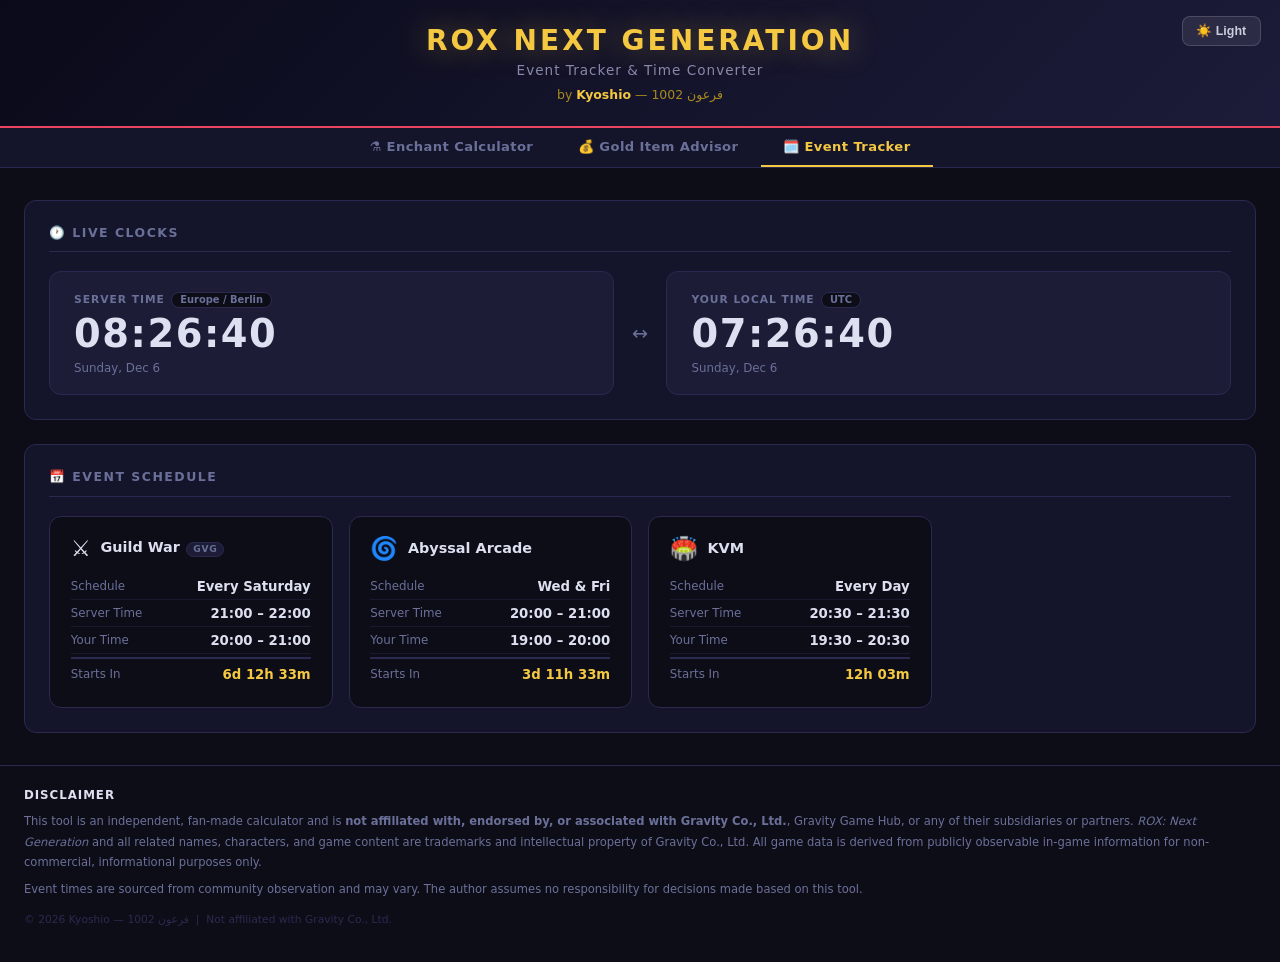
==== events.html @ eff51041 "Add Event Tracker page with live clocks and DST-aware time conversion - New events.html / events.js:" ====
<!DOCTYPE html>
<html lang="en">
<head>
  <meta charset="UTF-8">
  <meta name="viewport" content="width=device-width, initial-scale=1.0">
  <title>ROX Next Gen — Event Tracker</title>
  <link rel="stylesheet" href="style.css">
</head>
<body>

<header>
  <button id="themeBtn" onclick="toggleTheme()">☀️ Light</button>
  <h1>ROX NEXT GENERATION</h1>
  <p class="hdr-sub">Event Tracker &amp; Time Converter</p>
  <p class="hdr-credits">by <strong>Kyoshio</strong> &mdash; 1002 فرعون</p>
</header>

<nav class="page-nav">
  <a href="index.html"      class="nav-link">⚗️ Enchant Calculator</a>
  <a href="gold-items.html" class="nav-link">💰 Gold Item Advisor</a>
  <a href="events.html"     class="nav-link active">🗓️ Event Tracker</a>
</nav>

<main>

  <!-- Live Clocks -->
  <div class="card">
    <div class="card-title">🕐 Live Clocks</div>
    <div class="clocks-row">
      <div class="clock-card">
        <div class="clock-label">Server Time <span class="tz-pill">Europe / Berlin</span></div>
        <div class="clock-time" id="clockServer">--:--:--</div>
        <div class="clock-date" id="dateServer">—</div>
      </div>
      <div class="clock-sep">↔</div>
      <div class="clock-card">
        <div class="clock-label">Your Local Time <span class="tz-pill" id="localTzLabel">detecting…</span></div>
        <div class="clock-time" id="clockLocal">--:--:--</div>
        <div class="clock-date" id="dateLocal">—</div>
      </div>
    </div>
  </div>

  <!-- Event Cards -->
  <div class="card">
    <div class="card-title">📅 Event Schedule</div>
    <div id="eventCards"><p class="empty">Loading…</p></div>
  </div>

</main>

<footer style="max-width:1320px;margin:0 auto 2rem;padding:1.2rem 1.5rem 0;font-size:.72rem;color:var(--muted);line-height:1.75;border-top:1px solid var(--border)">
  <p style="margin-bottom:.35rem;font-weight:700;color:var(--text);font-size:.74rem;text-transform:uppercase;letter-spacing:.08em">Disclaimer</p>
  <p>This tool is an independent, fan-made calculator and is <strong>not affiliated with, endorsed by, or associated with Gravity Co., Ltd.</strong>, Gravity Game Hub, or any of their subsidiaries or partners. <em>ROX: Next Generation</em> and all related names, characters, and game content are trademarks and intellectual property of Gravity Co., Ltd. All game data is derived from publicly observable in-game information for non-commercial, informational purposes only.</p>
  <p style="margin-top:.45rem">Event times are sourced from community observation and may vary. The author assumes no responsibility for decisions made based on this tool.</p>
  <p style="margin-top:.75rem;color:var(--border);font-size:.67rem">&copy; 2026 Kyoshio &mdash; 1002 فرعون &nbsp;|&nbsp; Not affiliated with Gravity Co., Ltd.</p>
</footer>

<script src="shared.js"></script>
<script src="events.js"></script>
</body>
</html>
---- style.css ----
/* ── Theme Variables ──────────────────────────────────────────────────────── */
:root {
  --bg:#0d0d18;--surface:#14142a;--surface2:#1c1c36;--border:#2a2a50;
  --accent:#e94560;--gold:#f5c842;--gold-dim:#a88a20;
  --green:#4cde8f;--green-dim:#1a5535;
  --text:#dde0f0;--muted:#6b7099;--warn:#f5a623;
  --hover:rgba(128,128,255,0.04);--divider:rgba(42,42,80,0.4);
}
body.light {
  --bg:#f2f3fa;--surface:#fff;--surface2:#e8eaf5;--border:#ced1e8;
  --gold:#9a6e00;--gold-dim:#7a5500;--green:#1a7a45;--green-dim:#0d5030;
  --text:#1a1a30;--muted:#7878a0;
  --hover:rgba(0,0,80,0.03);--divider:rgba(180,180,220,0.5);
}

/* ── Reset ────────────────────────────────────────────────────────────────── */
*,*::before,*::after{box-sizing:border-box;margin:0;padding:0}
body{font-family:'Segoe UI',system-ui,sans-serif;background:var(--bg);color:var(--text);min-height:100vh;font-size:14px;transition:background .2s,color .2s}

/* ── Header ───────────────────────────────────────────────────────────────── */
header{background:linear-gradient(135deg,#0a0a1a,#1c1c3a);border-bottom:2px solid var(--accent);padding:1.5rem 2rem;text-align:center;position:relative}
header h1{font-size:1.75rem;font-weight:800;letter-spacing:3px;color:#f5c842;text-shadow:0 0 30px rgba(245,200,66,.4)}
.hdr-sub{color:#8888aa;margin-top:.3rem;font-size:.85rem;letter-spacing:1px}
.hdr-credits{color:#a88a20;margin-top:.55rem;font-size:.78rem}
.hdr-credits strong{color:#f5c842}
#themeBtn{position:absolute;top:1rem;right:1.2rem;background:rgba(255,255,255,.08);border:1px solid rgba(255,255,255,.15);border-radius:8px;color:#ccd;font-size:.78rem;font-weight:600;padding:.4rem .85rem;cursor:pointer;transition:all .15s}
#themeBtn:hover{background:rgba(255,255,255,.16)}

/* ── Page Nav ─────────────────────────────────────────────────────────────── */
.page-nav{background:var(--surface);border-bottom:1px solid var(--border);display:flex;justify-content:center;transition:background .2s,border-color .2s}
.nav-link{display:inline-flex;align-items:center;gap:.4rem;padding:.7rem 1.4rem;color:var(--muted);font-size:.82rem;font-weight:600;text-decoration:none;border-bottom:2px solid transparent;transition:all .15s;letter-spacing:.03em}
.nav-link:hover{color:var(--text);border-bottom-color:var(--border)}
.nav-link.active{color:var(--gold);border-bottom-color:var(--gold)}

/* ── Layout ───────────────────────────────────────────────────────────────── */
main{max-width:1320px;margin:0 auto;padding:2rem 1.5rem;display:flex;flex-direction:column;gap:1.5rem}
.card{background:var(--surface);border:1px solid var(--border);border-radius:12px;padding:1.5rem;transition:background .2s,border-color .2s}
.card-title{font-size:.78rem;font-weight:700;letter-spacing:.12em;text-transform:uppercase;color:var(--muted);margin-bottom:1.2rem;padding-bottom:.7rem;border-bottom:1px solid var(--border);display:flex;align-items:center;gap:.5rem}
.saved-pill{font-size:.68rem;color:var(--green);margin-left:.5rem;opacity:0;transition:opacity .3s}
.saved-pill.show{opacity:1}

/* ── Price Table ──────────────────────────────────────────────────────────── */
.prices-wrap{overflow-x:auto}
.prices-table{width:100%;border-collapse:collapse;min-width:540px}
.prices-table th{background:var(--surface2);color:var(--muted);font-size:.7rem;font-weight:700;letter-spacing:.08em;text-transform:uppercase;padding:.5rem .6rem;text-align:center;transition:background .2s;white-space:nowrap}
.prices-table th:first-child{text-align:left}
.prices-table td{padding:.35rem .45rem;vertical-align:middle}
.prices-table td:first-child{font-weight:600;font-size:.8rem;color:var(--text);white-space:nowrap;padding-left:.2rem}
.price-input{width:100%;min-width:72px;background:var(--bg);border:1px solid var(--border);border-radius:6px;color:var(--text);padding:.3rem .45rem;font-size:.8rem;text-align:right;transition:border-color .15s,background .2s;-moz-appearance:textfield}
.price-input::-webkit-outer-spin-button,.price-input::-webkit-inner-spin-button{-webkit-appearance:none}
.price-input:focus{outline:none;border-color:var(--gold)}
.price-input:disabled{opacity:.25;cursor:not-allowed}
.price-note{margin-top:.8rem;font-size:.72rem;color:var(--muted);font-style:italic;line-height:1.6}

/* ── Reference Table ──────────────────────────────────────────────────────── */
.ref-toggle{background:none;border:1px solid var(--border);border-radius:6px;color:var(--muted);font-size:.72rem;padding:.28rem .65rem;cursor:pointer;transition:all .15s;margin-top:.8rem}
.ref-toggle:hover{border-color:var(--gold-dim);color:var(--text)}
.ref-table{width:100%;border-collapse:collapse;font-size:.75rem;margin-top:.65rem;overflow-x:auto;display:block;max-width:fit-content}
.ref-table th{background:var(--surface2);color:var(--muted);font-size:.66rem;font-weight:700;text-transform:uppercase;letter-spacing:.07em;padding:.4rem .65rem;text-align:center;white-space:nowrap}
.ref-table th:first-child{text-align:left}
.ref-table td{padding:.35rem .65rem;border-bottom:1px solid var(--divider);text-align:center;color:var(--text)}
.ref-table td:first-child{text-align:left;color:var(--muted);font-weight:600}

/* ── Controls ─────────────────────────────────────────────────────────────── */
.controls{display:flex;flex-wrap:wrap;gap:1.5rem;align-items:flex-end}
.control-group{display:flex;flex-direction:column;gap:.45rem}
.control-label{font-size:.72rem;font-weight:700;letter-spacing:.1em;text-transform:uppercase;color:var(--muted)}
.btn-group{display:flex;gap:.35rem;flex-wrap:wrap}
.btn{padding:.45rem 1rem;border:1px solid var(--border);border-radius:7px;background:var(--bg);color:var(--muted);cursor:pointer;font-size:.83rem;font-weight:600;transition:all .15s}
.btn:hover{border-color:var(--gold-dim);color:var(--text)}
.btn.active{background:var(--gold);border-color:var(--gold);color:#111}
select{background:var(--bg);border:1px solid var(--border);border-radius:7px;color:var(--text);padding:.48rem .8rem;font-size:.85rem;cursor:pointer;appearance:none;background-image:url("data:image/svg+xml,%3Csvg xmlns='http://www.w3.org/2000/svg' width='12' height='12' viewBox='0 0 12 12'%3E%3Cpath fill='%236b7099' d='M6 8L1 3h10z'/%3E%3C/svg%3E");background-repeat:no-repeat;background-position:right .7rem center;padding-right:2rem;min-width:130px;transition:background-color .2s,border-color .2s}
select:focus{outline:none;border-color:var(--gold)}
.mode-tabs{display:flex;border:1px solid var(--border);border-radius:8px;overflow:hidden}
.mode-tab{flex:1;padding:.43rem .7rem;background:var(--bg);border:none;color:var(--muted);font-size:.78rem;font-weight:600;cursor:pointer;text-align:center;transition:all .15s}
.mode-tab+.mode-tab{border-left:1px solid var(--border)}
.mode-tab.active{background:var(--surface2);color:var(--text)}

/* ── Range Label ──────────────────────────────────────────────────────────── */
.range-label{font-size:.78rem;color:var(--muted);margin-bottom:1.1rem;display:flex;flex-wrap:wrap;gap:.35rem;align-items:center}
.range-label strong{color:var(--text)}
.range-sep{color:var(--border);margin:0 .1rem}

/* ── Optimal Mix Card ─────────────────────────────────────────────────────── */
.mix-card{background:var(--surface2);border:1px solid var(--green-dim);border-radius:12px;padding:1.2rem 1.4rem;margin-bottom:1.25rem;display:flex;flex-wrap:wrap;gap:1.2rem;align-items:center}
.mix-main{flex:0 0 auto;min-width:160px}
.mix-badge{font-size:.6rem;font-weight:800;letter-spacing:.12em;text-transform:uppercase;background:var(--green);color:#081a10;padding:.16rem .5rem;border-radius:999px;display:inline-block;margin-bottom:.4rem}
.mix-label{font-size:.72rem;color:var(--muted);margin-bottom:.15rem}
.mix-cost{font-size:2rem;font-weight:900;color:var(--green);line-height:1.1}
.mix-sub{font-size:.7rem;color:var(--muted);margin-top:.25rem}
.mix-chips{display:flex;flex-wrap:wrap;gap:.5rem;align-items:flex-start}
.mix-chip{background:var(--bg);border:1px solid var(--border);border-radius:8px;padding:.38rem .6rem;text-align:center;min-width:84px;transition:background .2s}
.chip-name{font-size:.62rem;font-weight:700;text-transform:uppercase;letter-spacing:.06em;color:var(--muted)}
.chip-count{font-size:.86rem;font-weight:700;color:var(--text);margin-top:.12rem}
.chip-unit{font-size:.6rem;color:var(--muted);font-weight:400;margin-left:.15rem}

/* ── Summary Cards ────────────────────────────────────────────────────────── */
.summary-grid{display:grid;grid-template-columns:repeat(auto-fill,minmax(128px,1fr));gap:.65rem;margin-bottom:1.25rem}
.summary-card{background:var(--bg);border:1px solid var(--border);border-radius:10px;padding:.82rem .68rem;text-align:center;transition:border-color .2s,background .2s}
.summary-card.cheapest{border-color:var(--green)}
.summary-card.no-price{opacity:.35}
.badge{font-size:.56rem;font-weight:800;letter-spacing:.1em;background:var(--green);color:#081a10;padding:.1rem .38rem;border-radius:999px;display:inline-block;margin-bottom:.28rem;text-transform:uppercase}
.s-city{font-size:.67rem;font-weight:700;text-transform:uppercase;letter-spacing:.08em;color:var(--muted)}
.s-cost{font-size:1.1rem;font-weight:800;color:var(--gold);margin:.24rem 0 .1rem;line-height:1}
.s-cost.green{color:var(--green)}
.s-sub{font-size:.66rem;color:var(--muted)}

/* ── Breakdown Table ──────────────────────────────────────────────────────── */
.table-wrap{overflow-x:auto;margin-top:1.2rem}
.breakdown{width:100%;border-collapse:collapse;font-size:.79rem;min-width:500px}
.breakdown thead th{background:var(--surface2);color:var(--muted);font-size:.66rem;font-weight:700;letter-spacing:.08em;text-transform:uppercase;padding:.52rem .65rem;text-align:right;white-space:nowrap;transition:background .2s}
.breakdown thead th:first-child,.breakdown thead th:nth-child(2){text-align:left}
.breakdown thead th.th-mix{color:var(--green)}
.breakdown tbody td{padding:.43rem .65rem;border-bottom:1px solid var(--divider);text-align:right;color:var(--text)}
.breakdown tbody td:first-child{text-align:left;font-weight:600;color:var(--muted)}
.breakdown tbody td:nth-child(2){text-align:left;color:var(--muted)}
.breakdown tbody tr:hover td{background:var(--hover)}
.breakdown tfoot td{padding:.52rem .65rem;text-align:right;font-weight:700;border-top:2px solid var(--border);color:var(--gold);font-size:.8rem}
.breakdown tfoot td:first-child{text-align:left;text-transform:uppercase;letter-spacing:.05em}
.breakdown tfoot td:nth-child(2){text-align:left}
.breakdown tfoot td.td-mix{color:var(--green)}
.cell-best{color:var(--green);font-weight:700}
.cell-na{color:var(--border)}
.mix-tag{display:block;font-size:.58rem;color:var(--green);opacity:.75;margin-top:1px}

/* ── Stone Qty Panel ──────────────────────────────────────────────────────── */
.stones-panel{margin-top:.85rem}
.stones-toggle{background:none;border:1px solid var(--border);border-radius:6px;color:var(--muted);font-size:.73rem;padding:.28rem .7rem;cursor:pointer;transition:all .15s}
.stones-toggle:hover{border-color:var(--gold-dim);color:var(--text)}
.stones-lbl{font-size:.66rem;font-weight:700;text-transform:uppercase;letter-spacing:.1em;color:var(--muted);margin:1rem 0 .5rem}
.stones-grid{display:grid;grid-template-columns:repeat(auto-fill,minmax(108px,1fr));gap:.5rem}
.stone-qty{background:var(--bg);border:1px solid var(--border);border-radius:8px;padding:.58rem .55rem;text-align:center;transition:background .2s}
.stone-qty.hl{border-color:var(--green-dim)}
.sq-name{font-size:.63rem;font-weight:700;text-transform:uppercase;letter-spacing:.07em;color:var(--muted)}
.sq-mat{font-size:.55rem;color:var(--muted);margin-top:.1rem}
.sq-qty{font-size:.9rem;font-weight:700;color:var(--text);margin-top:.18rem}
.sq-qty.green{color:var(--green)}

/* ── Gold Item Advisor ────────────────────────────────────────────────────── */
.gi-inputs{display:grid;grid-template-columns:repeat(auto-fill,minmax(210px,1fr));gap:1.2rem;margin-bottom:.5rem}
.gi-field{display:flex;flex-direction:column;gap:.45rem}
.gi-label{font-size:.72rem;font-weight:700;letter-spacing:.1em;text-transform:uppercase;color:var(--muted)}
.gi-label em{font-style:normal;font-weight:400;text-transform:none;letter-spacing:0;font-size:.68rem}
.gi-input{background:var(--bg);border:1px solid var(--border);border-radius:7px;color:var(--text);padding:.52rem .75rem;font-size:.92rem;width:100%;transition:border-color .15s,background .2s;-moz-appearance:textfield}
.gi-input::-webkit-outer-spin-button,.gi-input::-webkit-inner-spin-button{-webkit-appearance:none}
.gi-input:focus{outline:none;border-color:var(--gold)}
.gi-select{background:var(--bg);border:1px solid var(--border);border-radius:7px;color:var(--text);padding:.52rem .8rem;font-size:.92rem;cursor:pointer;appearance:none;background-image:url("data:image/svg+xml,%3Csvg xmlns='http://www.w3.org/2000/svg' width='12' height='12' viewBox='0 0 12 12'%3E%3Cpath fill='%236b7099' d='M6 8L1 3h10z'/%3E%3C/svg%3E");background-repeat:no-repeat;background-position:right .75rem center;padding-right:2.2rem;width:100%;transition:background-color .2s,border-color .2s}
.gi-select:focus{outline:none;border-color:var(--gold)}

/* Verdict banner */
.verdict{border-radius:12px;padding:1.2rem 1.6rem;margin-bottom:1.25rem;display:flex;align-items:center;gap:1.2rem;flex-wrap:wrap;border:1px solid var(--border)}
.verdict.win-direct{background:rgba(245,200,66,.07);border-color:var(--gold-dim)}
.verdict.win-dismantle{background:rgba(76,222,143,.07);border-color:var(--green-dim)}
.verdict.tie{background:var(--surface2)}
.verdict-icon{font-size:2rem;line-height:1;flex:0 0 auto}
.verdict-body{flex:1;min-width:180px}
.verdict-label{font-size:.65rem;font-weight:800;text-transform:uppercase;letter-spacing:.12em;color:var(--muted);margin-bottom:.2rem}
.verdict-action{font-size:1.1rem;font-weight:800;color:var(--text);line-height:1.2}
.verdict-diff{font-size:.8rem;color:var(--muted);margin-top:.28rem}
.verdict-diff strong{color:var(--green)}

/* Result comparison cards */
.result-row{display:grid;grid-template-columns:1fr 1fr;gap:1rem;margin-bottom:.5rem}
.result-card{background:var(--bg);border:1px solid var(--border);border-radius:12px;padding:1.25rem 1.3rem;transition:border-color .2s,background .2s}
.result-card.win-direct{border-color:var(--gold);box-shadow:0 0 0 1px var(--gold-dim)}
.result-card.win-dismantle{border-color:var(--green);box-shadow:0 0 0 1px var(--green-dim)}
.rc-title{font-size:.68rem;font-weight:800;letter-spacing:.12em;text-transform:uppercase;color:var(--muted);margin-bottom:1rem;display:flex;align-items:center;gap:.5rem;flex-wrap:wrap}
.rc-win-badge{font-size:.58rem;background:var(--green);color:#081a10;padding:.1rem .42rem;border-radius:999px;font-weight:800;letter-spacing:.06em;text-transform:uppercase}
.rc-win-badge.gold-badge{background:var(--gold);color:#111}
.rc-row{display:flex;justify-content:space-between;align-items:baseline;gap:.75rem;padding:.38rem 0;border-bottom:1px solid var(--divider)}
.rc-row.total-row{border-top:2px solid var(--border);border-bottom:none;margin-top:.35rem;padding-top:.55rem}
.rc-key{font-size:.78rem;color:var(--muted);flex-shrink:0}
.rc-val{font-size:.88rem;font-weight:700;color:var(--text);text-align:right}
.rc-val.deduct{color:var(--accent)}
.rc-val.net-gold{font-size:1.2rem;color:var(--gold)}
.rc-val.net-green{font-size:1.2rem;color:var(--green)}
.rc-val.dim{color:var(--muted);font-weight:400;font-size:.82rem}

/* Tax breakdown */
.tax-toggle{background:none;border:1px solid var(--border);border-radius:6px;color:var(--muted);font-size:.7rem;padding:.25rem .6rem;cursor:pointer;transition:all .15s;margin-top:.85rem;display:inline-block}
.tax-toggle:hover{border-color:var(--gold-dim);color:var(--text)}
.tax-breakdown{background:var(--surface2);border-radius:8px;padding:.9rem 1rem;margin-top:.6rem;font-size:.76rem;border:1px solid var(--border)}
.tb-head{font-size:.63rem;font-weight:800;text-transform:uppercase;letter-spacing:.1em;color:var(--muted);margin-bottom:.6rem}
.tb-row{display:flex;justify-content:space-between;align-items:center;padding:.2rem 0;color:var(--text)}
.tb-row+.tb-row{border-top:1px solid var(--divider)}
.tb-tier{color:var(--muted);font-size:.73rem}
.tb-amt{font-weight:600;font-size:.78rem}
.tb-total{border-top:2px solid var(--border) !important;margin-top:.35rem;padding-top:.45rem !important;font-weight:700;color:var(--gold)}

/* ── Event Tracker ────────────────────────────────────────────────────────── */

/* Dual clocks */
.clocks-row{display:flex;align-items:stretch;gap:1rem;flex-wrap:wrap}
.clock-card{flex:1;min-width:210px;background:var(--surface2);border:1px solid var(--border);border-radius:12px;padding:1.2rem 1.5rem;display:flex;flex-direction:column;gap:.35rem;transition:background .2s,border-color .2s}
.clock-sep{display:flex;align-items:center;color:var(--muted);font-size:1.2rem;flex:0 0 auto;padding:0 .15rem}
.clock-label{font-size:.67rem;font-weight:700;letter-spacing:.09em;text-transform:uppercase;color:var(--muted);display:flex;align-items:center;gap:.4rem;flex-wrap:wrap}
.tz-pill{font-size:.62rem;font-weight:600;background:var(--bg);border:1px solid var(--border);border-radius:999px;padding:.1rem .5rem;color:var(--muted);letter-spacing:0;text-transform:none;transition:background .2s}
.clock-time{font-size:2.4rem;font-weight:900;letter-spacing:.04em;color:var(--text);font-variant-numeric:tabular-nums;line-height:1.1}
.clock-date{font-size:.74rem;color:var(--muted)}

/* Event grid */
.ev-grid{display:grid;grid-template-columns:repeat(auto-fill,minmax(280px,1fr));gap:1rem}
.ev-card{background:var(--bg);border:1px solid var(--border);border-radius:12px;padding:1.25rem 1.3rem;display:flex;flex-direction:column;gap:.9rem;transition:border-color .2s,box-shadow .2s}
.ev-card.ev-live{border-color:var(--green);box-shadow:0 0 0 1px var(--green-dim),0 0 18px rgba(76,222,143,.07)}

/* Card header */
.ev-header{display:flex;align-items:center;gap:.6rem}
.ev-icon{font-size:1.4rem;line-height:1;flex:0 0 auto}
.ev-title{flex:1;display:flex;align-items:baseline;gap:.4rem;flex-wrap:wrap}
.ev-name{font-size:.9rem;font-weight:800;color:var(--text)}
.ev-tag{font-size:.57rem;font-weight:800;letter-spacing:.07em;text-transform:uppercase;background:var(--surface2);border:1px solid var(--border);border-radius:999px;padding:.1rem .38rem;color:var(--muted)}

/* Live pill */
.live-pill{display:inline-flex;align-items:center;gap:.3rem;font-size:.6rem;font-weight:800;letter-spacing:.1em;text-transform:uppercase;background:rgba(76,222,143,.13);color:var(--green);border:1px solid var(--green-dim);border-radius:999px;padding:.18rem .52rem;white-space:nowrap;flex:0 0 auto}
.live-dot{width:6px;height:6px;border-radius:50%;background:var(--green);flex:0 0 auto;animation:livePulse 1.2s ease-in-out infinite}
@keyframes livePulse{0%,100%{opacity:1;transform:scale(1)}50%{opacity:.35;transform:scale(.65)}}

/* Card body rows */
.ev-rows{display:flex;flex-direction:column}
.ev-row{display:flex;justify-content:space-between;align-items:center;gap:.5rem;padding:.34rem 0;border-bottom:1px solid var(--divider)}
.ev-row:last-child{border-bottom:none;border-top:2px solid var(--border);padding-top:.5rem;margin-top:.15rem}
.ev-key{font-size:.74rem;color:var(--muted);flex-shrink:0}
.ev-val{font-size:.83rem;font-weight:600;color:var(--text);text-align:right;display:flex;align-items:center;gap:.3rem;flex-wrap:wrap;justify-content:flex-end}
.ev-val.mono{font-variant-numeric:tabular-nums}
.ev-daynote{font-size:.58rem;font-weight:700;letter-spacing:.06em;text-transform:uppercase;background:var(--surface2);border:1px solid var(--border);color:var(--muted);border-radius:4px;padding:.05rem .3rem}
.ev-countdown{color:var(--gold);font-weight:800;font-variant-numeric:tabular-nums}
.ev-cd-live{color:var(--green) !important}

/* ── Misc ─────────────────────────────────────────────────────────────────── */
.empty{color:var(--muted);font-size:.85rem;padding:1rem 0}
.warn{color:var(--warn);font-size:.85rem;padding:.5rem 0}

/* ── Responsive ───────────────────────────────────────────────────────────── */
@media(max-width:640px){
  .result-row{grid-template-columns:1fr}
}
@media(max-width:600px){
  main{padding:1rem}
  header{padding:1.2rem 1rem}
  header h1{font-size:1.3rem;letter-spacing:2px}
  #themeBtn{top:.7rem;right:.7rem;font-size:.7rem;padding:.3rem .6rem}
  .summary-grid{grid-template-columns:repeat(auto-fill,minmax(98px,1fr))}
  .mix-cost{font-size:1.5rem}
  .gi-inputs{grid-template-columns:1fr 1fr}
  .clocks-row{flex-direction:column}
  .clock-sep{display:none}
  .clock-time{font-size:1.9rem}
  .ev-grid{grid-template-columns:1fr}
}
@media(max-width:420px){
  .gi-inputs{grid-template-columns:1fr}
}
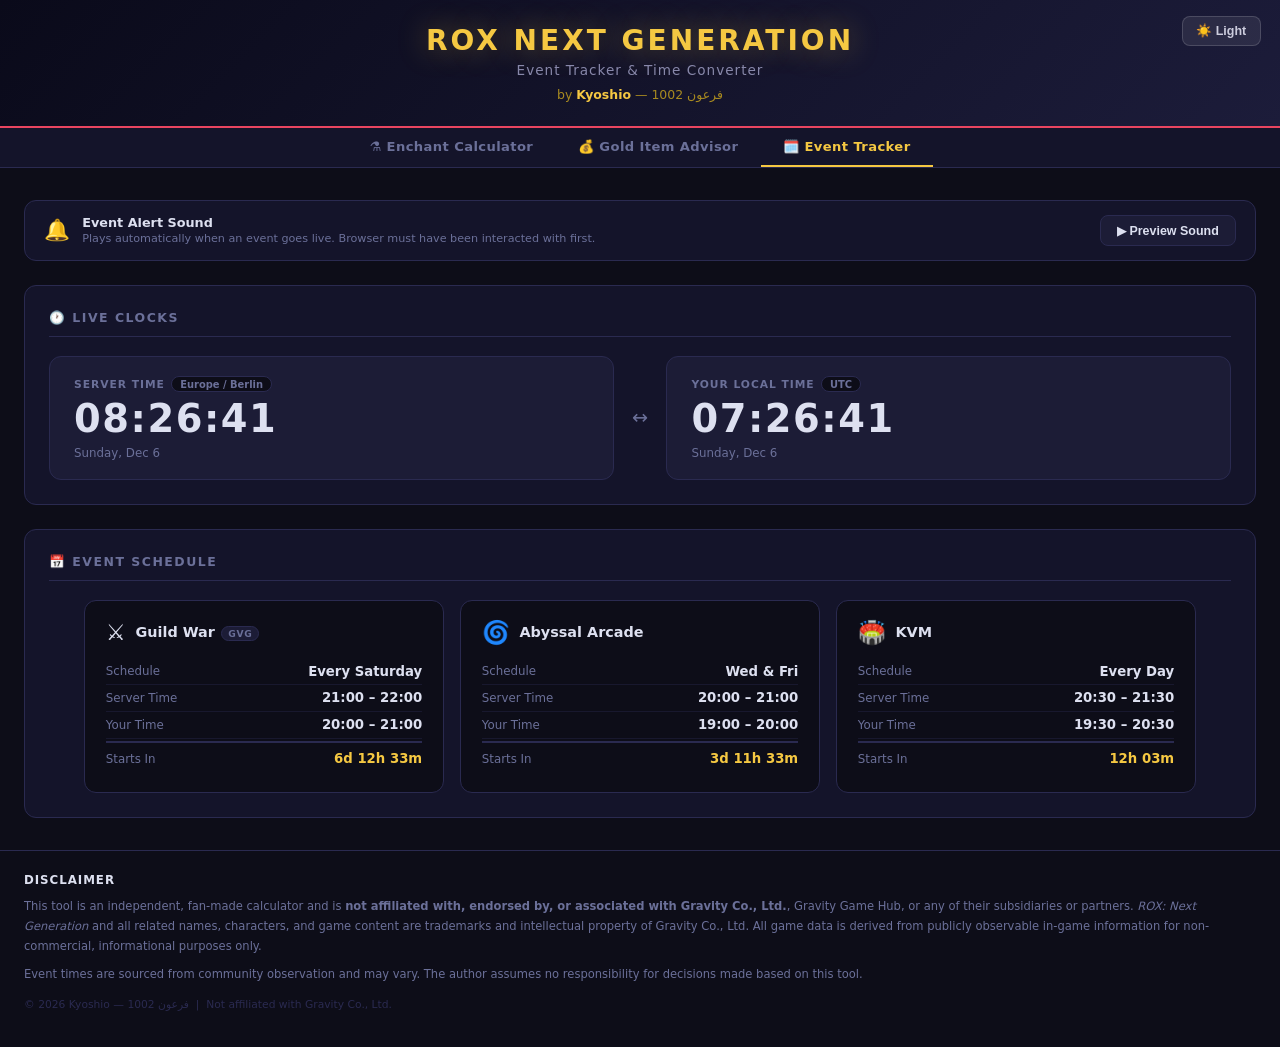
==== commit fb9d1717: "Restructure assets, add event alert sound, center event cards Structure: - All CSS → assets/css/, JS" ====
--- a/events.html
+++ b/events.html
@@ -4,7 +4,7 @@
   <meta charset="UTF-8">
   <meta name="viewport" content="width=device-width, initial-scale=1.0">
   <title>ROX Next Gen — Event Tracker</title>
-  <link rel="stylesheet" href="style.css">
+  <link rel="stylesheet" href="assets/css/style.css">
 </head>
 <body>
 
@@ -22,6 +22,20 @@
 </nav>
 
 <main>
+
+  <!-- Alert Sound -->
+  <div class="card alert-bar">
+    <div class="alert-bar-inner">
+      <div class="alert-bar-info">
+        <span class="alert-icon">🔔</span>
+        <div>
+          <div class="alert-bar-title">Event Alert Sound</div>
+          <div class="alert-bar-sub">Plays automatically when an event goes live. Browser must have been interacted with first.</div>
+        </div>
+      </div>
+      <button class="alert-preview-btn" onclick="previewSound()">▶ Preview Sound</button>
+    </div>
+  </div>
 
   <!-- Live Clocks -->
   <div class="card">
@@ -56,7 +70,7 @@
   <p style="margin-top:.75rem;color:var(--border);font-size:.67rem">&copy; 2026 Kyoshio &mdash; 1002 فرعون &nbsp;|&nbsp; Not affiliated with Gravity Co., Ltd.</p>
 </footer>
 
-<script src="shared.js"></script>
-<script src="events.js"></script>
+<script src="assets/js/shared.js"></script>
+<script src="assets/js/events.js"></script>
 </body>
 </html>
--- a/assets/css/style.css
+++ b/assets/css/style.css
@@ -0,0 +1,262 @@
+/* ── Theme Variables ──────────────────────────────────────────────────────── */
+:root {
+  --bg:#0d0d18;--surface:#14142a;--surface2:#1c1c36;--border:#2a2a50;
+  --accent:#e94560;--gold:#f5c842;--gold-dim:#a88a20;
+  --green:#4cde8f;--green-dim:#1a5535;
+  --text:#dde0f0;--muted:#6b7099;--warn:#f5a623;
+  --hover:rgba(128,128,255,0.04);--divider:rgba(42,42,80,0.4);
+}
+body.light {
+  --bg:#f2f3fa;--surface:#fff;--surface2:#e8eaf5;--border:#ced1e8;
+  --gold:#9a6e00;--gold-dim:#7a5500;--green:#1a7a45;--green-dim:#0d5030;
+  --text:#1a1a30;--muted:#7878a0;
+  --hover:rgba(0,0,80,0.03);--divider:rgba(180,180,220,0.5);
+}
+
+/* ── Reset ────────────────────────────────────────────────────────────────── */
+*,*::before,*::after{box-sizing:border-box;margin:0;padding:0}
+body{font-family:'Segoe UI',system-ui,sans-serif;background:var(--bg);color:var(--text);min-height:100vh;font-size:14px;transition:background .2s,color .2s}
+
+/* ── Header ───────────────────────────────────────────────────────────────── */
+header{background:linear-gradient(135deg,#0a0a1a,#1c1c3a);border-bottom:2px solid var(--accent);padding:1.5rem 2rem;text-align:center;position:relative}
+header h1{font-size:1.75rem;font-weight:800;letter-spacing:3px;color:#f5c842;text-shadow:0 0 30px rgba(245,200,66,.4)}
+.hdr-sub{color:#8888aa;margin-top:.3rem;font-size:.85rem;letter-spacing:1px}
+.hdr-credits{color:#a88a20;margin-top:.55rem;font-size:.78rem}
+.hdr-credits strong{color:#f5c842}
+#themeBtn{position:absolute;top:1rem;right:1.2rem;background:rgba(255,255,255,.08);border:1px solid rgba(255,255,255,.15);border-radius:8px;color:#ccd;font-size:.78rem;font-weight:600;padding:.4rem .85rem;cursor:pointer;transition:all .15s}
+#themeBtn:hover{background:rgba(255,255,255,.16)}
+
+/* ── Page Nav ─────────────────────────────────────────────────────────────── */
+.page-nav{background:var(--surface);border-bottom:1px solid var(--border);display:flex;justify-content:center;transition:background .2s,border-color .2s}
+.nav-link{display:inline-flex;align-items:center;gap:.4rem;padding:.7rem 1.4rem;color:var(--muted);font-size:.82rem;font-weight:600;text-decoration:none;border-bottom:2px solid transparent;transition:all .15s;letter-spacing:.03em}
+.nav-link:hover{color:var(--text);border-bottom-color:var(--border)}
+.nav-link.active{color:var(--gold);border-bottom-color:var(--gold)}
+
+/* ── Layout ───────────────────────────────────────────────────────────────── */
+main{max-width:1320px;margin:0 auto;padding:2rem 1.5rem;display:flex;flex-direction:column;gap:1.5rem}
+.card{background:var(--surface);border:1px solid var(--border);border-radius:12px;padding:1.5rem;transition:background .2s,border-color .2s}
+.card-title{font-size:.78rem;font-weight:700;letter-spacing:.12em;text-transform:uppercase;color:var(--muted);margin-bottom:1.2rem;padding-bottom:.7rem;border-bottom:1px solid var(--border);display:flex;align-items:center;gap:.5rem}
+.saved-pill{font-size:.68rem;color:var(--green);margin-left:.5rem;opacity:0;transition:opacity .3s}
+.saved-pill.show{opacity:1}
+
+/* ── Price Table ──────────────────────────────────────────────────────────── */
+.prices-wrap{overflow-x:auto}
+.prices-table{width:100%;border-collapse:collapse;min-width:540px}
+.prices-table th{background:var(--surface2);color:var(--muted);font-size:.7rem;font-weight:700;letter-spacing:.08em;text-transform:uppercase;padding:.5rem .6rem;text-align:center;transition:background .2s;white-space:nowrap}
+.prices-table th:first-child{text-align:left}
+.prices-table td{padding:.35rem .45rem;vertical-align:middle}
+.prices-table td:first-child{font-weight:600;font-size:.8rem;color:var(--text);white-space:nowrap;padding-left:.2rem}
+.price-input{width:100%;min-width:72px;background:var(--bg);border:1px solid var(--border);border-radius:6px;color:var(--text);padding:.3rem .45rem;font-size:.8rem;text-align:right;transition:border-color .15s,background .2s;-moz-appearance:textfield}
+.price-input::-webkit-outer-spin-button,.price-input::-webkit-inner-spin-button{-webkit-appearance:none}
+.price-input:focus{outline:none;border-color:var(--gold)}
+.price-input:disabled{opacity:.25;cursor:not-allowed}
+.price-note{margin-top:.8rem;font-size:.72rem;color:var(--muted);font-style:italic;line-height:1.6}
+
+/* ── Reference Table ──────────────────────────────────────────────────────── */
+.ref-toggle{background:none;border:1px solid var(--border);border-radius:6px;color:var(--muted);font-size:.72rem;padding:.28rem .65rem;cursor:pointer;transition:all .15s;margin-top:.8rem}
+.ref-toggle:hover{border-color:var(--gold-dim);color:var(--text)}
+.ref-table{width:100%;border-collapse:collapse;font-size:.75rem;margin-top:.65rem;overflow-x:auto;display:block;max-width:fit-content}
+.ref-table th{background:var(--surface2);color:var(--muted);font-size:.66rem;font-weight:700;text-transform:uppercase;letter-spacing:.07em;padding:.4rem .65rem;text-align:center;white-space:nowrap}
+.ref-table th:first-child{text-align:left}
+.ref-table td{padding:.35rem .65rem;border-bottom:1px solid var(--divider);text-align:center;color:var(--text)}
+.ref-table td:first-child{text-align:left;color:var(--muted);font-weight:600}
+
+/* ── Controls ─────────────────────────────────────────────────────────────── */
+.controls{display:flex;flex-wrap:wrap;gap:1.5rem;align-items:flex-end}
+.control-group{display:flex;flex-direction:column;gap:.45rem}
+.control-label{font-size:.72rem;font-weight:700;letter-spacing:.1em;text-transform:uppercase;color:var(--muted)}
+.btn-group{display:flex;gap:.35rem;flex-wrap:wrap}
+.btn{padding:.45rem 1rem;border:1px solid var(--border);border-radius:7px;background:var(--bg);color:var(--muted);cursor:pointer;font-size:.83rem;font-weight:600;transition:all .15s}
+.btn:hover{border-color:var(--gold-dim);color:var(--text)}
+.btn.active{background:var(--gold);border-color:var(--gold);color:#111}
+select{background:var(--bg);border:1px solid var(--border);border-radius:7px;color:var(--text);padding:.48rem .8rem;font-size:.85rem;cursor:pointer;appearance:none;background-image:url("data:image/svg+xml,%3Csvg xmlns='http://www.w3.org/2000/svg' width='12' height='12' viewBox='0 0 12 12'%3E%3Cpath fill='%236b7099' d='M6 8L1 3h10z'/%3E%3C/svg%3E");background-repeat:no-repeat;background-position:right .7rem center;padding-right:2rem;min-width:130px;transition:background-color .2s,border-color .2s}
+select:focus{outline:none;border-color:var(--gold)}
+.mode-tabs{display:flex;border:1px solid var(--border);border-radius:8px;overflow:hidden}
+.mode-tab{flex:1;padding:.43rem .7rem;background:var(--bg);border:none;color:var(--muted);font-size:.78rem;font-weight:600;cursor:pointer;text-align:center;transition:all .15s}
+.mode-tab+.mode-tab{border-left:1px solid var(--border)}
+.mode-tab.active{background:var(--surface2);color:var(--text)}
+
+/* ── Range Label ──────────────────────────────────────────────────────────── */
+.range-label{font-size:.78rem;color:var(--muted);margin-bottom:1.1rem;display:flex;flex-wrap:wrap;gap:.35rem;align-items:center}
+.range-label strong{color:var(--text)}
+.range-sep{color:var(--border);margin:0 .1rem}
+
+/* ── Optimal Mix Card ─────────────────────────────────────────────────────── */
+.mix-card{background:var(--surface2);border:1px solid var(--green-dim);border-radius:12px;padding:1.2rem 1.4rem;margin-bottom:1.25rem;display:flex;flex-wrap:wrap;gap:1.2rem;align-items:center}
+.mix-main{flex:0 0 auto;min-width:160px}
+.mix-badge{font-size:.6rem;font-weight:800;letter-spacing:.12em;text-transform:uppercase;background:var(--green);color:#081a10;padding:.16rem .5rem;border-radius:999px;display:inline-block;margin-bottom:.4rem}
+.mix-label{font-size:.72rem;color:var(--muted);margin-bottom:.15rem}
+.mix-cost{font-size:2rem;font-weight:900;color:var(--green);line-height:1.1}
+.mix-sub{font-size:.7rem;color:var(--muted);margin-top:.25rem}
+.mix-chips{display:flex;flex-wrap:wrap;gap:.5rem;align-items:flex-start}
+.mix-chip{background:var(--bg);border:1px solid var(--border);border-radius:8px;padding:.38rem .6rem;text-align:center;min-width:84px;transition:background .2s}
+.chip-name{font-size:.62rem;font-weight:700;text-transform:uppercase;letter-spacing:.06em;color:var(--muted)}
+.chip-count{font-size:.86rem;font-weight:700;color:var(--text);margin-top:.12rem}
+.chip-unit{font-size:.6rem;color:var(--muted);font-weight:400;margin-left:.15rem}
+
+/* ── Summary Cards ────────────────────────────────────────────────────────── */
+.summary-grid{display:grid;grid-template-columns:repeat(auto-fill,minmax(128px,1fr));gap:.65rem;margin-bottom:1.25rem}
+.summary-card{background:var(--bg);border:1px solid var(--border);border-radius:10px;padding:.82rem .68rem;text-align:center;transition:border-color .2s,background .2s}
+.summary-card.cheapest{border-color:var(--green)}
+.summary-card.no-price{opacity:.35}
+.badge{font-size:.56rem;font-weight:800;letter-spacing:.1em;background:var(--green);color:#081a10;padding:.1rem .38rem;border-radius:999px;display:inline-block;margin-bottom:.28rem;text-transform:uppercase}
+.s-city{font-size:.67rem;font-weight:700;text-transform:uppercase;letter-spacing:.08em;color:var(--muted)}
+.s-cost{font-size:1.1rem;font-weight:800;color:var(--gold);margin:.24rem 0 .1rem;line-height:1}
+.s-cost.green{color:var(--green)}
+.s-sub{font-size:.66rem;color:var(--muted)}
+
+/* ── Breakdown Table ──────────────────────────────────────────────────────── */
+.table-wrap{overflow-x:auto;margin-top:1.2rem}
+.breakdown{width:100%;border-collapse:collapse;font-size:.79rem;min-width:500px}
+.breakdown thead th{background:var(--surface2);color:var(--muted);font-size:.66rem;font-weight:700;letter-spacing:.08em;text-transform:uppercase;padding:.52rem .65rem;text-align:right;white-space:nowrap;transition:background .2s}
+.breakdown thead th:first-child,.breakdown thead th:nth-child(2){text-align:left}
+.breakdown thead th.th-mix{color:var(--green)}
+.breakdown tbody td{padding:.43rem .65rem;border-bottom:1px solid var(--divider);text-align:right;color:var(--text)}
+.breakdown tbody td:first-child{text-align:left;font-weight:600;color:var(--muted)}
+.breakdown tbody td:nth-child(2){text-align:left;color:var(--muted)}
+.breakdown tbody tr:hover td{background:var(--hover)}
+.breakdown tfoot td{padding:.52rem .65rem;text-align:right;font-weight:700;border-top:2px solid var(--border);color:var(--gold);font-size:.8rem}
+.breakdown tfoot td:first-child{text-align:left;text-transform:uppercase;letter-spacing:.05em}
+.breakdown tfoot td:nth-child(2){text-align:left}
+.breakdown tfoot td.td-mix{color:var(--green)}
+.cell-best{color:var(--green);font-weight:700}
+.cell-na{color:var(--border)}
+.mix-tag{display:block;font-size:.58rem;color:var(--green);opacity:.75;margin-top:1px}
+
+/* ── Stone Qty Panel ──────────────────────────────────────────────────────── */
+.stones-panel{margin-top:.85rem}
+.stones-toggle{background:none;border:1px solid var(--border);border-radius:6px;color:var(--muted);font-size:.73rem;padding:.28rem .7rem;cursor:pointer;transition:all .15s}
+.stones-toggle:hover{border-color:var(--gold-dim);color:var(--text)}
+.stones-lbl{font-size:.66rem;font-weight:700;text-transform:uppercase;letter-spacing:.1em;color:var(--muted);margin:1rem 0 .5rem}
+.stones-grid{display:grid;grid-template-columns:repeat(auto-fill,minmax(108px,1fr));gap:.5rem}
+.stone-qty{background:var(--bg);border:1px solid var(--border);border-radius:8px;padding:.58rem .55rem;text-align:center;transition:background .2s}
+.stone-qty.hl{border-color:var(--green-dim)}
+.sq-name{font-size:.63rem;font-weight:700;text-transform:uppercase;letter-spacing:.07em;color:var(--muted)}
+.sq-mat{font-size:.55rem;color:var(--muted);margin-top:.1rem}
+.sq-qty{font-size:.9rem;font-weight:700;color:var(--text);margin-top:.18rem}
+.sq-qty.green{color:var(--green)}
+
+/* ── Gold Item Advisor ────────────────────────────────────────────────────── */
+.gi-inputs{display:grid;grid-template-columns:repeat(auto-fill,minmax(210px,1fr));gap:1.2rem;margin-bottom:.5rem}
+.gi-field{display:flex;flex-direction:column;gap:.45rem}
+.gi-label{font-size:.72rem;font-weight:700;letter-spacing:.1em;text-transform:uppercase;color:var(--muted)}
+.gi-label em{font-style:normal;font-weight:400;text-transform:none;letter-spacing:0;font-size:.68rem}
+.gi-input{background:var(--bg);border:1px solid var(--border);border-radius:7px;color:var(--text);padding:.52rem .75rem;font-size:.92rem;width:100%;transition:border-color .15s,background .2s;-moz-appearance:textfield}
+.gi-input::-webkit-outer-spin-button,.gi-input::-webkit-inner-spin-button{-webkit-appearance:none}
+.gi-input:focus{outline:none;border-color:var(--gold)}
+.gi-select{background:var(--bg);border:1px solid var(--border);border-radius:7px;color:var(--text);padding:.52rem .8rem;font-size:.92rem;cursor:pointer;appearance:none;background-image:url("data:image/svg+xml,%3Csvg xmlns='http://www.w3.org/2000/svg' width='12' height='12' viewBox='0 0 12 12'%3E%3Cpath fill='%236b7099' d='M6 8L1 3h10z'/%3E%3C/svg%3E");background-repeat:no-repeat;background-position:right .75rem center;padding-right:2.2rem;width:100%;transition:background-color .2s,border-color .2s}
+.gi-select:focus{outline:none;border-color:var(--gold)}
+
+/* Verdict banner */
+.verdict{border-radius:12px;padding:1.2rem 1.6rem;margin-bottom:1.25rem;display:flex;align-items:center;gap:1.2rem;flex-wrap:wrap;border:1px solid var(--border)}
+.verdict.win-direct{background:rgba(245,200,66,.07);border-color:var(--gold-dim)}
+.verdict.win-dismantle{background:rgba(76,222,143,.07);border-color:var(--green-dim)}
+.verdict.tie{background:var(--surface2)}
+.verdict-icon{font-size:2rem;line-height:1;flex:0 0 auto}
+.verdict-body{flex:1;min-width:180px}
+.verdict-label{font-size:.65rem;font-weight:800;text-transform:uppercase;letter-spacing:.12em;color:var(--muted);margin-bottom:.2rem}
+.verdict-action{font-size:1.1rem;font-weight:800;color:var(--text);line-height:1.2}
+.verdict-diff{font-size:.8rem;color:var(--muted);margin-top:.28rem}
+.verdict-diff strong{color:var(--green)}
+
+/* Result comparison cards */
+.result-row{display:grid;grid-template-columns:1fr 1fr;gap:1rem;margin-bottom:.5rem}
+.result-card{background:var(--bg);border:1px solid var(--border);border-radius:12px;padding:1.25rem 1.3rem;transition:border-color .2s,background .2s}
+.result-card.win-direct{border-color:var(--gold);box-shadow:0 0 0 1px var(--gold-dim)}
+.result-card.win-dismantle{border-color:var(--green);box-shadow:0 0 0 1px var(--green-dim)}
+.rc-title{font-size:.68rem;font-weight:800;letter-spacing:.12em;text-transform:uppercase;color:var(--muted);margin-bottom:1rem;display:flex;align-items:center;gap:.5rem;flex-wrap:wrap}
+.rc-win-badge{font-size:.58rem;background:var(--green);color:#081a10;padding:.1rem .42rem;border-radius:999px;font-weight:800;letter-spacing:.06em;text-transform:uppercase}
+.rc-win-badge.gold-badge{background:var(--gold);color:#111}
+.rc-row{display:flex;justify-content:space-between;align-items:baseline;gap:.75rem;padding:.38rem 0;border-bottom:1px solid var(--divider)}
+.rc-row.total-row{border-top:2px solid var(--border);border-bottom:none;margin-top:.35rem;padding-top:.55rem}
+.rc-key{font-size:.78rem;color:var(--muted);flex-shrink:0}
+.rc-val{font-size:.88rem;font-weight:700;color:var(--text);text-align:right}
+.rc-val.deduct{color:var(--accent)}
+.rc-val.net-gold{font-size:1.2rem;color:var(--gold)}
+.rc-val.net-green{font-size:1.2rem;color:var(--green)}
+.rc-val.dim{color:var(--muted);font-weight:400;font-size:.82rem}
+
+/* Tax breakdown */
+.tax-toggle{background:none;border:1px solid var(--border);border-radius:6px;color:var(--muted);font-size:.7rem;padding:.25rem .6rem;cursor:pointer;transition:all .15s;margin-top:.85rem;display:inline-block}
+.tax-toggle:hover{border-color:var(--gold-dim);color:var(--text)}
+.tax-breakdown{background:var(--surface2);border-radius:8px;padding:.9rem 1rem;margin-top:.6rem;font-size:.76rem;border:1px solid var(--border)}
+.tb-head{font-size:.63rem;font-weight:800;text-transform:uppercase;letter-spacing:.1em;color:var(--muted);margin-bottom:.6rem}
+.tb-row{display:flex;justify-content:space-between;align-items:center;padding:.2rem 0;color:var(--text)}
+.tb-row+.tb-row{border-top:1px solid var(--divider)}
+.tb-tier{color:var(--muted);font-size:.73rem}
+.tb-amt{font-weight:600;font-size:.78rem}
+.tb-total{border-top:2px solid var(--border) !important;margin-top:.35rem;padding-top:.45rem !important;font-weight:700;color:var(--gold)}
+
+/* ── Event Tracker ────────────────────────────────────────────────────────── */
+
+/* Dual clocks */
+.clocks-row{display:flex;align-items:stretch;gap:1rem;flex-wrap:wrap}
+.clock-card{flex:1;min-width:210px;background:var(--surface2);border:1px solid var(--border);border-radius:12px;padding:1.2rem 1.5rem;display:flex;flex-direction:column;gap:.35rem;transition:background .2s,border-color .2s}
+.clock-sep{display:flex;align-items:center;color:var(--muted);font-size:1.2rem;flex:0 0 auto;padding:0 .15rem}
+.clock-label{font-size:.67rem;font-weight:700;letter-spacing:.09em;text-transform:uppercase;color:var(--muted);display:flex;align-items:center;gap:.4rem;flex-wrap:wrap}
+.tz-pill{font-size:.62rem;font-weight:600;background:var(--bg);border:1px solid var(--border);border-radius:999px;padding:.1rem .5rem;color:var(--muted);letter-spacing:0;text-transform:none;transition:background .2s}
+.clock-time{font-size:2.4rem;font-weight:900;letter-spacing:.04em;color:var(--text);font-variant-numeric:tabular-nums;line-height:1.1}
+.clock-date{font-size:.74rem;color:var(--muted)}
+
+/* Alert sound bar */
+.alert-bar{padding:.85rem 1.2rem}
+.alert-bar-inner{display:flex;align-items:center;justify-content:space-between;gap:1rem;flex-wrap:wrap}
+.alert-bar-info{display:flex;align-items:center;gap:.75rem}
+.alert-icon{font-size:1.3rem;flex:0 0 auto}
+.alert-bar-title{font-size:.8rem;font-weight:700;color:var(--text)}
+.alert-bar-sub{font-size:.7rem;color:var(--muted);margin-top:.1rem}
+.alert-preview-btn{background:var(--surface2);border:1px solid var(--border);border-radius:8px;color:var(--text);font-size:.78rem;font-weight:700;padding:.45rem 1rem;cursor:pointer;transition:all .15s;white-space:nowrap;flex:0 0 auto}
+.alert-preview-btn:hover{border-color:var(--gold-dim);color:var(--gold)}
+
+/* Event grid — auto-fit + justify-content:center keeps cards centered */
+.ev-grid{display:grid;grid-template-columns:repeat(auto-fit,minmax(280px,360px));gap:1rem;justify-content:center}
+.ev-card{background:var(--bg);border:1px solid var(--border);border-radius:12px;padding:1.25rem 1.3rem;display:flex;flex-direction:column;gap:.9rem;transition:border-color .2s,box-shadow .2s}
+.ev-card.ev-live{border-color:var(--green);box-shadow:0 0 0 1px var(--green-dim),0 0 18px rgba(76,222,143,.07)}
+
+/* Card header */
+.ev-header{display:flex;align-items:center;gap:.6rem}
+.ev-icon{font-size:1.4rem;line-height:1;flex:0 0 auto}
+.ev-title{flex:1;display:flex;align-items:baseline;gap:.4rem;flex-wrap:wrap}
+.ev-name{font-size:.9rem;font-weight:800;color:var(--text)}
+.ev-tag{font-size:.57rem;font-weight:800;letter-spacing:.07em;text-transform:uppercase;background:var(--surface2);border:1px solid var(--border);border-radius:999px;padding:.1rem .38rem;color:var(--muted)}
+
+/* Live pill */
+.live-pill{display:inline-flex;align-items:center;gap:.3rem;font-size:.6rem;font-weight:800;letter-spacing:.1em;text-transform:uppercase;background:rgba(76,222,143,.13);color:var(--green);border:1px solid var(--green-dim);border-radius:999px;padding:.18rem .52rem;white-space:nowrap;flex:0 0 auto}
+.live-dot{width:6px;height:6px;border-radius:50%;background:var(--green);flex:0 0 auto;animation:livePulse 1.2s ease-in-out infinite}
+@keyframes livePulse{0%,100%{opacity:1;transform:scale(1)}50%{opacity:.35;transform:scale(.65)}}
+
+/* Card body rows */
+.ev-rows{display:flex;flex-direction:column}
+.ev-row{display:flex;justify-content:space-between;align-items:center;gap:.5rem;padding:.34rem 0;border-bottom:1px solid var(--divider)}
+.ev-row:last-child{border-bottom:none;border-top:2px solid var(--border);padding-top:.5rem;margin-top:.15rem}
+.ev-key{font-size:.74rem;color:var(--muted);flex-shrink:0}
+.ev-val{font-size:.83rem;font-weight:600;color:var(--text);text-align:right;display:flex;align-items:center;gap:.3rem;flex-wrap:wrap;justify-content:flex-end}
+.ev-val.mono{font-variant-numeric:tabular-nums}
+.ev-daynote{font-size:.58rem;font-weight:700;letter-spacing:.06em;text-transform:uppercase;background:var(--surface2);border:1px solid var(--border);color:var(--muted);border-radius:4px;padding:.05rem .3rem}
+.ev-countdown{color:var(--gold);font-weight:800;font-variant-numeric:tabular-nums}
+.ev-cd-live{color:var(--green) !important}
+
+/* ── Misc ─────────────────────────────────────────────────────────────────── */
+.empty{color:var(--muted);font-size:.85rem;padding:1rem 0}
+.warn{color:var(--warn);font-size:.85rem;padding:.5rem 0}
+
+/* ── Responsive ───────────────────────────────────────────────────────────── */
+@media(max-width:640px){
+  .result-row{grid-template-columns:1fr}
+}
+@media(max-width:600px){
+  main{padding:1rem}
+  header{padding:1.2rem 1rem}
+  header h1{font-size:1.3rem;letter-spacing:2px}
+  #themeBtn{top:.7rem;right:.7rem;font-size:.7rem;padding:.3rem .6rem}
+  .summary-grid{grid-template-columns:repeat(auto-fill,minmax(98px,1fr))}
+  .mix-cost{font-size:1.5rem}
+  .gi-inputs{grid-template-columns:1fr 1fr}
+  .clocks-row{flex-direction:column}
+  .clock-sep{display:none}
+  .clock-time{font-size:1.9rem}
+  .ev-grid{grid-template-columns:1fr}
+}
+@media(max-width:420px){
+  .gi-inputs{grid-template-columns:1fr}
+}
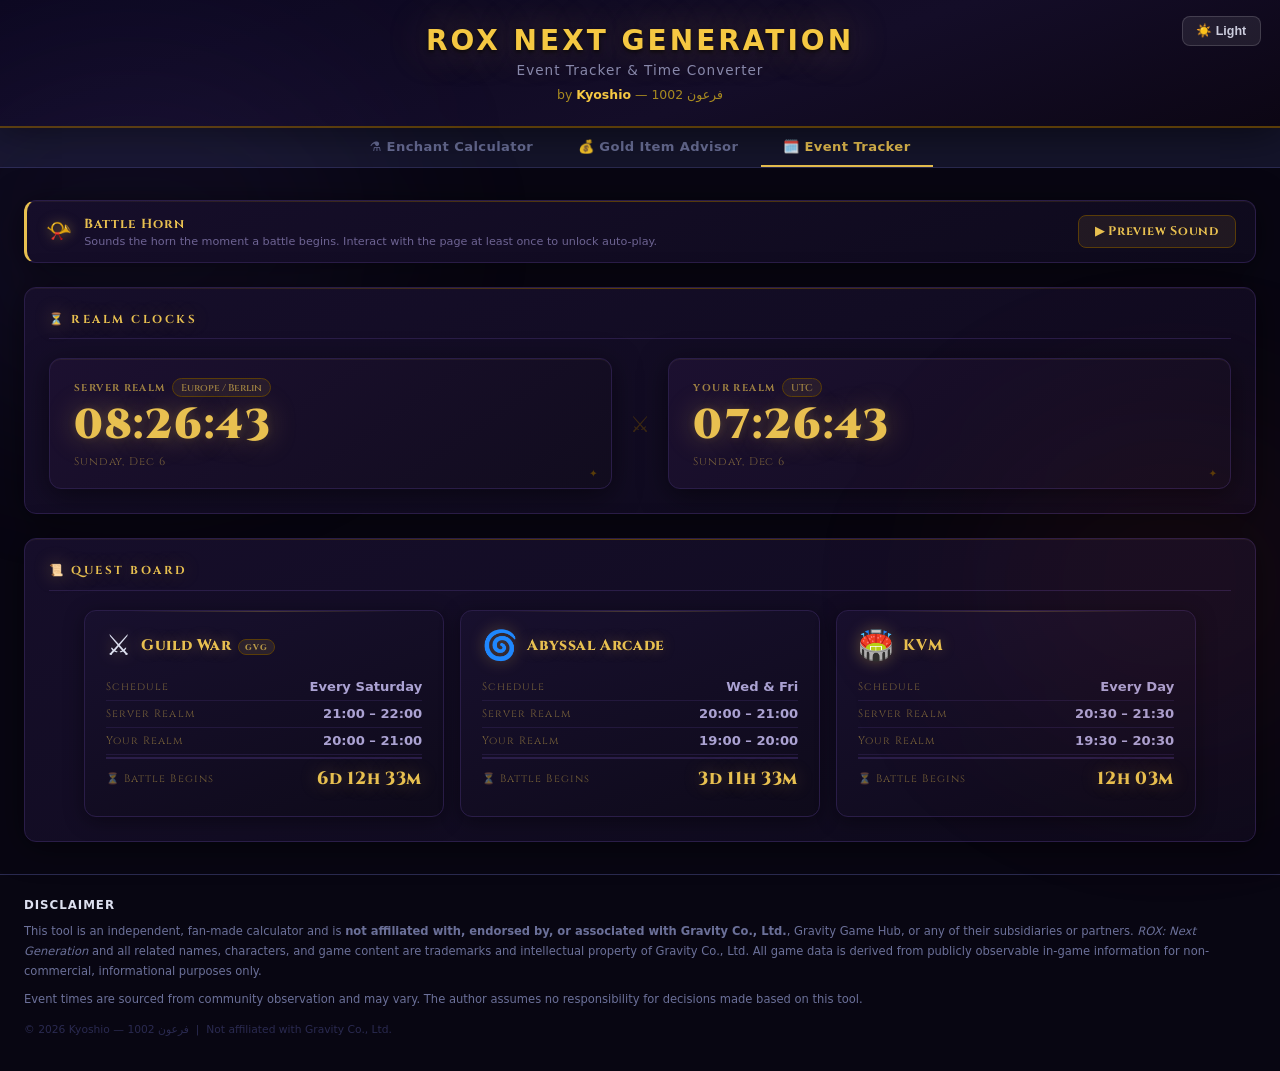
==== commit b3f06477: "Ragnarok theme for Event Tracker page - New events-theme.css scoped to body.events-page (no bleed to" ====
--- a/events.html
+++ b/events.html
@@ -5,8 +5,9 @@
   <meta name="viewport" content="width=device-width, initial-scale=1.0">
   <title>ROX Next Gen — Event Tracker</title>
   <link rel="stylesheet" href="assets/css/style.css">
+  <link rel="stylesheet" href="assets/css/events-theme.css">
 </head>
-<body>
+<body class="events-page">
 
 <header>
   <button id="themeBtn" onclick="toggleTheme()">☀️ Light</button>
@@ -23,42 +24,42 @@
 
 <main>
 
-  <!-- Alert Sound -->
+  <!-- Battle Horn -->
   <div class="card alert-bar">
     <div class="alert-bar-inner">
       <div class="alert-bar-info">
-        <span class="alert-icon">🔔</span>
+        <span class="alert-icon">📯</span>
         <div>
-          <div class="alert-bar-title">Event Alert Sound</div>
-          <div class="alert-bar-sub">Plays automatically when an event goes live. Browser must have been interacted with first.</div>
+          <div class="alert-bar-title">Battle Horn</div>
+          <div class="alert-bar-sub">Sounds the horn the moment a battle begins. Interact with the page at least once to unlock auto-play.</div>
         </div>
       </div>
       <button class="alert-preview-btn" onclick="previewSound()">▶ Preview Sound</button>
     </div>
   </div>
 
-  <!-- Live Clocks -->
+  <!-- Realm Clocks -->
   <div class="card">
-    <div class="card-title">🕐 Live Clocks</div>
+    <div class="card-title">⏳ Realm Clocks</div>
     <div class="clocks-row">
       <div class="clock-card">
-        <div class="clock-label">Server Time <span class="tz-pill">Europe / Berlin</span></div>
+        <div class="clock-label">Server Realm <span class="tz-pill">Europe / Berlin</span></div>
         <div class="clock-time" id="clockServer">--:--:--</div>
         <div class="clock-date" id="dateServer">—</div>
       </div>
-      <div class="clock-sep">↔</div>
+      <div class="clock-sep">⚔</div>
       <div class="clock-card">
-        <div class="clock-label">Your Local Time <span class="tz-pill" id="localTzLabel">detecting…</span></div>
+        <div class="clock-label">Your Realm <span class="tz-pill" id="localTzLabel">detecting…</span></div>
         <div class="clock-time" id="clockLocal">--:--:--</div>
         <div class="clock-date" id="dateLocal">—</div>
       </div>
     </div>
   </div>
 
-  <!-- Event Cards -->
+  <!-- Quest Board -->
   <div class="card">
-    <div class="card-title">📅 Event Schedule</div>
-    <div id="eventCards"><p class="empty">Loading…</p></div>
+    <div class="card-title">📜 Quest Board</div>
+    <div id="eventCards"><p class="empty">Loading quests…</p></div>
   </div>
 
 </main>
--- a/assets/css/style.css
+++ b/assets/css/style.css
@@ -205,7 +205,7 @@
 .alert-icon{font-size:1.3rem;flex:0 0 auto}
 .alert-bar-title{font-size:.8rem;font-weight:700;color:var(--text)}
 .alert-bar-sub{font-size:.7rem;color:var(--muted);margin-top:.1rem}
-.alert-preview-btn{background:var(--surface2);border:1px solid var(--border);border-radius:8px;color:var(--text);font-size:.78rem;font-weight:700;padding:.45rem 1rem;cursor:pointer;transition:all .15s;white-space:nowrap;flex:0 0 auto}
+.alert-preview-btn{background:var(--surface2);border:1px solid var(--border);border-radius:8px;color:var(--text);font-size:.78rem;font-weight:700;padding:.45rem 1rem;cursor:pointer;transition:all .15s;white-space:nowrap;flex:0 0 auto;min-width:140px;text-align:center}
 .alert-preview-btn:hover{border-color:var(--gold-dim);color:var(--gold)}
 
 /* Event grid — auto-fit + justify-content:center keeps cards centered */
--- a/assets/css/events-theme.css
+++ b/assets/css/events-theme.css
@@ -0,0 +1,290 @@
+/* ══════════════════════════════════════════════════════════════════════════════
+   Ragnarok Event Tracker Theme
+   Scoped entirely to body.events-page — does not affect other pages.
+══════════════════════════════════════════════════════════════════════════════ */
+
+@import url('https://fonts.googleapis.com/css2?family=Cinzel:wght@600;800;900&display=swap');
+
+/* ── Token overrides ─────────────────────────────────────────────────────── */
+body.events-page {
+  --rg-gold:      #e8c050;
+  --rg-gold-dim:  #5a3d08;
+  --rg-gold-glow: rgba(232,192,80,.35);
+  --rg-red:       #d94422;
+  --rg-red-glow:  rgba(217,68,34,.32);
+  --rg-purple:    #7755cc;
+  --rg-deep:      #080612;
+  --rg-surface:   #120e20;
+  --rg-border:    #2a1d48;
+}
+
+/* ── Background atmosphere ───────────────────────────────────────────────── */
+body.events-page {
+  background: var(--rg-deep);
+}
+
+body.events-page main {
+  position: relative;
+  z-index: 1;
+}
+
+/* Ambient glow blobs — fixed so they don't scroll */
+body.events-page main::before,
+body.events-page main::after {
+  content: '';
+  position: fixed;
+  border-radius: 50%;
+  pointer-events: none;
+  z-index: 0;
+  filter: blur(90px);
+}
+body.events-page main::before {
+  width: 500px; height: 380px;
+  top: 5%; left: -120px;
+  background: rgba(119,85,204,.07);
+}
+body.events-page main::after {
+  width: 420px; height: 360px;
+  bottom: 15%; right: -100px;
+  background: rgba(217,68,34,.05);
+}
+
+/* ── Header ──────────────────────────────────────────────────────────────── */
+body.events-page header {
+  background: linear-gradient(160deg, #0c0820 0%, #140d28 60%, #0c0614 100%);
+  border-bottom-color: var(--rg-gold-dim);
+  box-shadow: 0 2px 40px rgba(0,0,0,.6);
+}
+
+body.events-page header h1 {
+  text-shadow: 0 0 40px var(--rg-gold-glow), 0 2px 4px rgba(0,0,0,.8);
+}
+
+/* ── Cards ───────────────────────────────────────────────────────────────── */
+body.events-page .card {
+  background: linear-gradient(160deg, #160e2a 0%, #0e0a1c 100%);
+  border-color: var(--rg-border);
+  box-shadow: 0 4px 32px rgba(0,0,0,.5), inset 0 1px 0 rgba(232,192,80,.06);
+  position: relative;
+  overflow: hidden;
+}
+
+/* top shimmer line on every card */
+body.events-page .card::before {
+  content: '';
+  position: absolute;
+  top: 0; left: 8%; right: 8%;
+  height: 1px;
+  background: linear-gradient(90deg, transparent, var(--rg-gold-dim), transparent);
+  pointer-events: none;
+}
+
+body.events-page .card-title {
+  font-family: 'Cinzel', serif;
+  font-size: .72rem;
+  letter-spacing: .22em;
+  color: var(--rg-gold) !important;
+  border-bottom-color: var(--rg-border) !important;
+  text-shadow: 0 0 18px var(--rg-gold-glow);
+}
+
+/* ── Alert / Battle Horn bar ─────────────────────────────────────────────── */
+body.events-page .alert-bar {
+  border-left: 3px solid var(--rg-gold) !important;
+}
+body.events-page .alert-bar-title {
+  font-family: 'Cinzel', serif;
+  font-size: .82rem;
+  color: var(--rg-gold) !important;
+  letter-spacing: .08em;
+}
+body.events-page .alert-bar-sub {
+  color: rgba(200,185,255,.5) !important;
+}
+body.events-page .alert-icon {
+  filter: drop-shadow(0 0 6px rgba(232,192,80,.5));
+}
+body.events-page .alert-preview-btn {
+  font-family: 'Cinzel', serif;
+  letter-spacing: .06em;
+  background: rgba(232,192,80,.08) !important;
+  border-color: var(--rg-gold-dim) !important;
+  color: var(--rg-gold) !important;
+}
+body.events-page .alert-preview-btn:hover {
+  background: rgba(232,192,80,.16) !important;
+  border-color: var(--rg-gold) !important;
+  box-shadow: 0 0 14px var(--rg-gold-glow);
+}
+
+/* ── Realm Clocks ────────────────────────────────────────────────────────── */
+body.events-page .clock-card {
+  background: linear-gradient(145deg, #1c1030 0%, #110c1e 100%) !important;
+  border-color: var(--rg-border) !important;
+  box-shadow: inset 0 1px 0 rgba(232,192,80,.07), 0 6px 28px rgba(0,0,0,.5) !important;
+  position: relative;
+}
+
+/* decorative corner runes */
+body.events-page .clock-card::after {
+  content: '✦';
+  position: absolute;
+  bottom: .6rem; right: .8rem;
+  font-size: .65rem;
+  color: var(--rg-gold-dim);
+  pointer-events: none;
+}
+
+body.events-page .clock-label {
+  font-family: 'Cinzel', serif;
+  font-size: .62rem;
+  letter-spacing: .14em;
+  color: rgba(232,192,80,.65) !important;
+}
+body.events-page .tz-pill {
+  background: rgba(232,192,80,.07) !important;
+  border-color: var(--rg-gold-dim) !important;
+  color: rgba(232,192,80,.6) !important;
+}
+body.events-page .clock-time {
+  font-family: 'Cinzel', serif !important;
+  font-size: 2.6rem !important;
+  color: var(--rg-gold) !important;
+  text-shadow: 0 0 28px var(--rg-gold-glow), 0 0 8px rgba(232,192,80,.15);
+  letter-spacing: .05em;
+}
+body.events-page .clock-date {
+  font-family: 'Cinzel', serif;
+  font-size: .7rem;
+  letter-spacing: .08em;
+  color: rgba(232,192,80,.45) !important;
+}
+body.events-page .clock-sep {
+  color: var(--rg-gold-dim);
+  font-size: 1.4rem;
+  opacity: .6;
+}
+
+/* ── Quest / Event Cards ─────────────────────────────────────────────────── */
+body.events-page .ev-card {
+  background: linear-gradient(160deg, #18102e 0%, #0e0a1a 100%) !important;
+  border-color: var(--rg-border) !important;
+  box-shadow: 0 4px 20px rgba(0,0,0,.4) !important;
+  position: relative;
+  overflow: hidden;
+}
+
+body.events-page .ev-card::before {
+  content: '';
+  position: absolute;
+  top: 0; left: 12%; right: 12%;
+  height: 1px;
+  background: linear-gradient(90deg, transparent, rgba(232,192,80,.25), transparent);
+  pointer-events: none;
+}
+
+/* ── LIVE / In Battle ── */
+body.events-page .ev-card.ev-live {
+  border-color: var(--rg-red) !important;
+  box-shadow:
+    0 0 32px var(--rg-red-glow),
+    0 0 0 1px rgba(217,68,34,.3),
+    0 4px 20px rgba(0,0,0,.4) !important;
+  animation: rg-battle-pulse 2.2s ease-in-out infinite;
+}
+
+@keyframes rg-battle-pulse {
+  0%, 100% {
+    box-shadow: 0 0 32px var(--rg-red-glow), 0 0 0 1px rgba(217,68,34,.3), 0 4px 20px rgba(0,0,0,.4);
+  }
+  50% {
+    box-shadow: 0 0 55px rgba(217,68,34,.5), 0 0 0 1px rgba(217,68,34,.55), 0 4px 20px rgba(0,0,0,.4);
+  }
+}
+
+body.events-page .ev-icon {
+  font-size: 1.8rem !important;
+  filter: drop-shadow(0 0 8px rgba(232,192,80,.35));
+}
+
+body.events-page .ev-name {
+  font-family: 'Cinzel', serif !important;
+  font-size: .95rem !important;
+  color: var(--rg-gold) !important;
+  text-shadow: 0 0 14px var(--rg-gold-glow);
+  letter-spacing: .04em;
+}
+
+body.events-page .ev-tag {
+  font-family: 'Cinzel', serif;
+  font-size: .5rem;
+  background: rgba(232,192,80,.1) !important;
+  border-color: var(--rg-gold-dim) !important;
+  color: rgba(232,192,80,.75) !important;
+  letter-spacing: .1em;
+}
+
+/* ── Live pill ── */
+body.events-page .live-pill {
+  font-family: 'Cinzel', serif;
+  font-size: .58rem;
+  letter-spacing: .14em;
+  background: rgba(217,68,34,.2) !important;
+  color: #ff7755 !important;
+  border-color: rgba(217,68,34,.5) !important;
+  text-shadow: 0 0 8px rgba(255,119,85,.5);
+  box-shadow: 0 0 10px rgba(217,68,34,.2);
+}
+body.events-page .live-dot {
+  background: #ff7755 !important;
+  box-shadow: 0 0 6px #ff7755;
+}
+
+/* ── Row content ── */
+body.events-page .ev-row {
+  border-bottom-color: rgba(42,29,72,.7) !important;
+}
+body.events-page .ev-row:last-child {
+  border-top-color: var(--rg-border) !important;
+}
+body.events-page .ev-key {
+  font-family: 'Cinzel', serif;
+  font-size: .67rem !important;
+  letter-spacing: .1em;
+  color: rgba(232,192,80,.45) !important;
+}
+body.events-page .ev-val {
+  color: rgba(210,200,255,.8) !important;
+  font-size: .82rem !important;
+}
+body.events-page .ev-daynote {
+  background: rgba(119,85,204,.2) !important;
+  border-color: rgba(119,85,204,.4) !important;
+  color: #bb99ff !important;
+}
+
+/* ── Countdown ── */
+body.events-page .ev-countdown {
+  font-family: 'Cinzel', serif !important;
+  font-size: 1.1rem !important;
+  color: var(--rg-gold) !important;
+  text-shadow: 0 0 18px var(--rg-gold-glow);
+  letter-spacing: .04em;
+}
+body.events-page .ev-cd-live {
+  color: #ff7755 !important;
+  text-shadow: 0 0 16px rgba(255,119,85,.55) !important;
+}
+
+/* ── Nav active tab ── */
+body.events-page .nav-link.active {
+  color: var(--rg-gold);
+  border-bottom-color: var(--rg-gold);
+}
+
+/* ── Responsive ──────────────────────────────────────────────────────────── */
+@media (max-width: 600px) {
+  body.events-page .clock-time {
+    font-size: 2rem !important;
+  }
+}
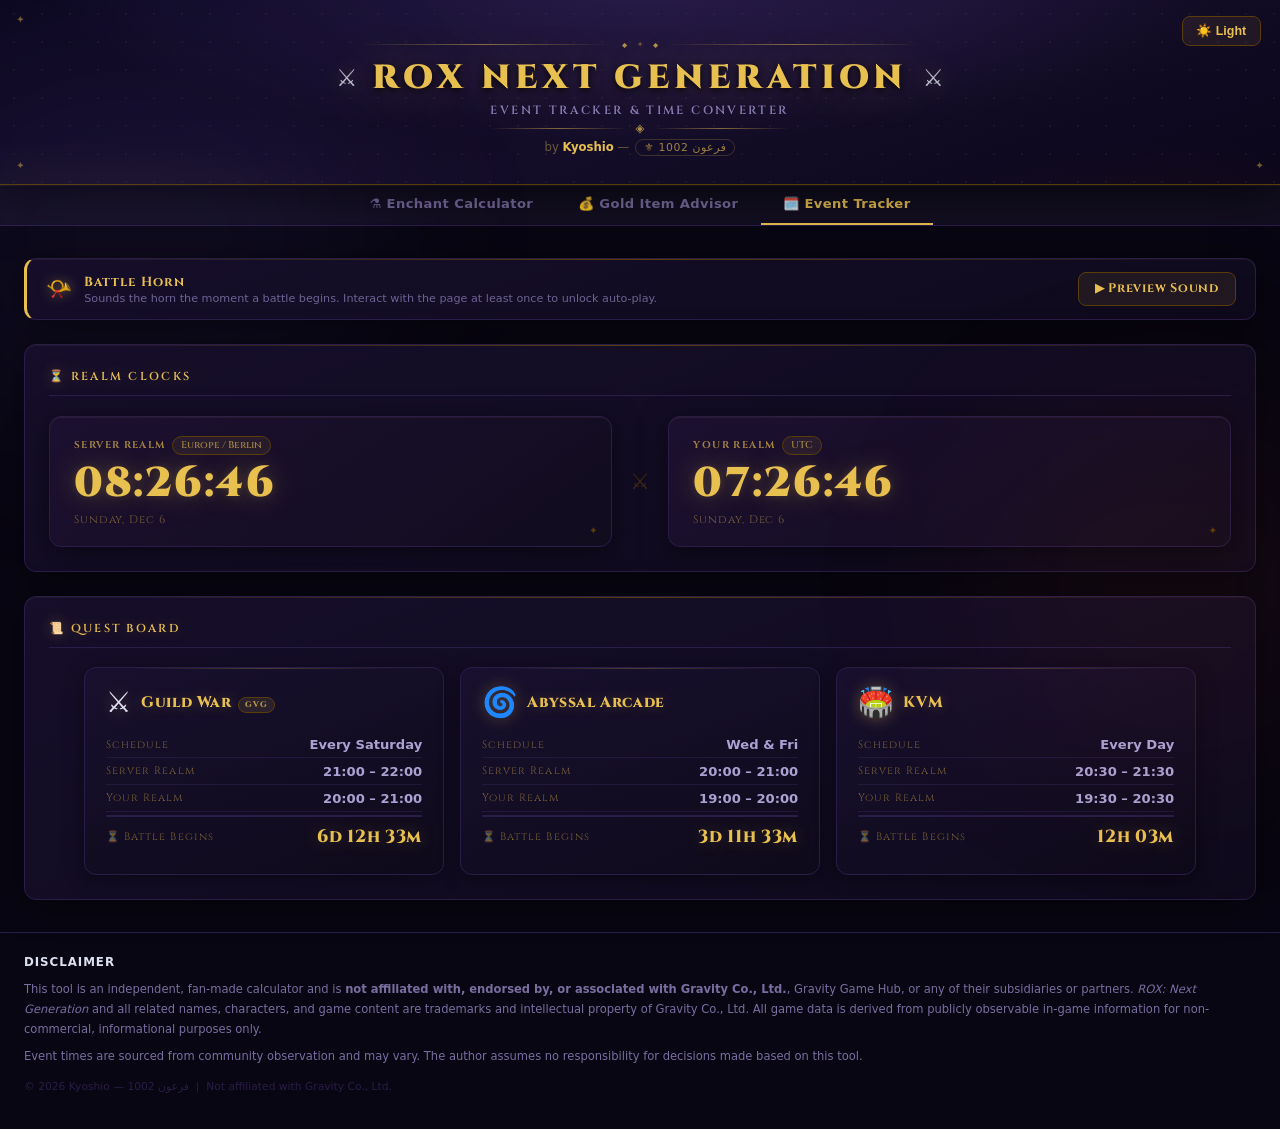
==== commit c37987c0: "Rework header across all pages with Ragnarok Online aesthetic - Add dot-grid texture + layered radia" ====
--- a/events.html
+++ b/events.html
@@ -11,9 +11,33 @@
 
 <header>
   <button id="themeBtn" onclick="toggleTheme()">☀️ Light</button>
-  <h1>ROX NEXT GENERATION</h1>
+  <span class="hdr-corner hdr-tl">✦</span>
+  <span class="hdr-corner hdr-bl">✦</span>
+  <span class="hdr-corner hdr-br">✦</span>
+
+  <div class="hdr-deco">
+    <span class="hdr-deco-line"></span>
+    <span class="hdr-deco-gem">⬥</span>
+    <span class="hdr-deco-dot">✦</span>
+    <span class="hdr-deco-gem">⬥</span>
+    <span class="hdr-deco-line"></span>
+  </div>
+
+  <div class="hdr-title-wrap">
+    <span class="hdr-emblem">⚔️</span>
+    <h1>ROX NEXT GENERATION</h1>
+    <span class="hdr-emblem">⚔️</span>
+  </div>
+
   <p class="hdr-sub">Event Tracker &amp; Time Converter</p>
-  <p class="hdr-credits">by <strong>Kyoshio</strong> &mdash; 1002 فرعون</p>
+
+  <div class="hdr-deco hdr-deco-sm">
+    <span class="hdr-deco-line"></span>
+    <span class="hdr-deco-gem">◈</span>
+    <span class="hdr-deco-line"></span>
+  </div>
+
+  <p class="hdr-credits">by <strong>Kyoshio</strong> &mdash; <span class="hdr-guild-tag">⚜ 1002 فرعون</span></p>
 </header>
 
 <nav class="page-nav">
--- a/assets/css/style.css
+++ b/assets/css/style.css
@@ -1,16 +1,19 @@
+@import url('https://fonts.googleapis.com/css2?family=Cinzel:wght@600;800;900&display=swap');
+
 /* ── Theme Variables ──────────────────────────────────────────────────────── */
 :root {
-  --bg:#0d0d18;--surface:#14142a;--surface2:#1c1c36;--border:#2a2a50;
-  --accent:#e94560;--gold:#f5c842;--gold-dim:#a88a20;
+  --bg:#080612;--surface:#120e20;--surface2:#1a1230;--border:#2a1d48;
+  --accent:#e94560;--gold:#e8c050;--gold-dim:#5a3d08;--gold-glow:rgba(232,192,80,.3);
   --green:#4cde8f;--green-dim:#1a5535;
-  --text:#dde0f0;--muted:#6b7099;--warn:#f5a623;
-  --hover:rgba(128,128,255,0.04);--divider:rgba(42,42,80,0.4);
+  --text:#dde0f0;--muted:#7a6da0;--warn:#f5a623;
+  --hover:rgba(119,85,204,0.05);--divider:rgba(42,29,72,0.5);
 }
 body.light {
-  --bg:#f2f3fa;--surface:#fff;--surface2:#e8eaf5;--border:#ced1e8;
-  --gold:#9a6e00;--gold-dim:#7a5500;--green:#1a7a45;--green-dim:#0d5030;
-  --text:#1a1a30;--muted:#7878a0;
-  --hover:rgba(0,0,80,0.03);--divider:rgba(180,180,220,0.5);
+  --bg:#f4eed8;--surface:#fdf8ec;--surface2:#ede6ce;--border:#c8a86a;
+  --gold:#8b6914;--gold-dim:#c8a040;--gold-glow:rgba(139,105,20,.2);
+  --green:#1a7a45;--green-dim:#0d5030;
+  --text:#2a1a08;--muted:#7a6040;
+  --hover:rgba(100,60,0,0.04);--divider:rgba(180,130,80,0.35);
 }
 
 /* ── Reset ────────────────────────────────────────────────────────────────── */
@@ -18,13 +21,66 @@
 body{font-family:'Segoe UI',system-ui,sans-serif;background:var(--bg);color:var(--text);min-height:100vh;font-size:14px;transition:background .2s,color .2s}
 
 /* ── Header ───────────────────────────────────────────────────────────────── */
-header{background:linear-gradient(135deg,#0a0a1a,#1c1c3a);border-bottom:2px solid var(--accent);padding:1.5rem 2rem;text-align:center;position:relative}
-header h1{font-size:1.75rem;font-weight:800;letter-spacing:3px;color:#f5c842;text-shadow:0 0 30px rgba(245,200,66,.4)}
-.hdr-sub{color:#8888aa;margin-top:.3rem;font-size:.85rem;letter-spacing:1px}
-.hdr-credits{color:#a88a20;margin-top:.55rem;font-size:.78rem}
-.hdr-credits strong{color:#f5c842}
-#themeBtn{position:absolute;top:1rem;right:1.2rem;background:rgba(255,255,255,.08);border:1px solid rgba(255,255,255,.15);border-radius:8px;color:#ccd;font-size:.78rem;font-weight:600;padding:.4rem .85rem;cursor:pointer;transition:all .15s}
-#themeBtn:hover{background:rgba(255,255,255,.16)}
+header{
+  background:
+    radial-gradient(ellipse 80% 150% at 50% -10%, rgba(119,85,204,.22) 0%, transparent 58%),
+    radial-gradient(ellipse 40% 80% at 8%  120%, rgba(232,192,80,.06) 0%, transparent 55%),
+    radial-gradient(ellipse 40% 80% at 92% 120%, rgba(217,68,34,.05)  0%, transparent 55%),
+    radial-gradient(rgba(232,192,80,.055) 1px, transparent 1px),
+    linear-gradient(160deg, #0c0820 0%, #140d28 55%, #0a061a 100%);
+  background-size: auto, auto, auto, 28px 28px, auto;
+  border-bottom: 1px solid var(--gold-dim);
+  padding: 2rem 5rem 1.75rem;
+  text-align: center;
+  position: relative;
+  box-shadow: 0 4px 48px rgba(0,0,0,.7), 0 1px 0 rgba(232,192,80,.08);
+}
+header > *{position:relative;z-index:1}
+
+/* Corner rune marks */
+.hdr-corner{position:absolute;color:var(--gold);font-size:.65rem;opacity:.45;z-index:2;line-height:1;pointer-events:none;user-select:none}
+.hdr-tl{top:.85rem;left:1rem}
+.hdr-bl{bottom:.85rem;left:1rem}
+.hdr-br{bottom:.85rem;right:1rem}
+
+/* Ornament dividers */
+.hdr-deco{display:flex;align-items:center;gap:.55rem;max-width:560px;margin:.45rem auto}
+.hdr-deco-sm{max-width:300px;margin:.3rem auto}
+.hdr-deco-line{flex:1;height:1px;background:linear-gradient(90deg,transparent,rgba(232,192,80,.5),transparent)}
+.hdr-deco-gem{color:var(--gold);font-size:.72rem;opacity:.72;flex:0 0 auto;line-height:1}
+.hdr-deco-dot{color:rgba(232,192,80,.38);font-size:.5rem;flex:0 0 auto;line-height:1}
+
+/* Title row */
+.hdr-title-wrap{display:flex;align-items:center;justify-content:center;gap:.9rem;margin:.3rem 0 .25rem}
+.hdr-emblem{font-size:1.5rem;flex:0 0 auto;filter:drop-shadow(0 0 10px rgba(232,192,80,.5));opacity:.8;line-height:1}
+
+header h1{font-family:'Cinzel',serif;font-size:2.1rem;font-weight:900;letter-spacing:5px;color:var(--gold);text-shadow:0 0 50px var(--gold-glow),0 0 100px rgba(232,192,80,.08),0 2px 6px rgba(0,0,0,.9);line-height:1.2}
+.hdr-sub{font-family:'Cinzel',serif;font-size:.74rem;font-weight:600;letter-spacing:.2em;text-transform:uppercase;color:rgba(200,185,255,.65);margin-top:.05rem}
+.hdr-credits{color:rgba(232,192,80,.42);margin-top:.1rem;font-size:.73rem}
+.hdr-credits strong{color:var(--gold);font-weight:700}
+.hdr-guild-tag{display:inline-block;border:1px solid rgba(232,192,80,.2);border-radius:999px;padding:.06rem .5rem;font-size:.68rem;color:rgba(232,192,80,.65);letter-spacing:.05em;margin-left:.15rem;vertical-align:middle}
+
+#themeBtn{position:absolute;top:1rem;right:1.2rem;background:rgba(232,192,80,.08);border:1px solid var(--gold-dim);border-radius:8px;color:var(--gold);font-size:.78rem;font-weight:600;padding:.4rem .85rem;cursor:pointer;transition:all .15s;z-index:2}
+#themeBtn:hover{background:rgba(232,192,80,.16);border-color:var(--gold);box-shadow:0 0 12px var(--gold-glow)}
+
+/* Light header — dark wood scroll feel so gold always pops */
+body.light header{
+  background:
+    radial-gradient(ellipse 80% 140% at 50% -10%, rgba(80,40,0,.32) 0%, transparent 60%),
+    radial-gradient(rgba(139,105,20,.04) 1px, transparent 1px),
+    linear-gradient(160deg, #2a1a08 0%, #3d2610 55%, #1e1006 100%);
+  background-size: auto, 28px 28px, auto;
+  border-bottom-color: #8b6914;
+  box-shadow: 0 4px 32px rgba(0,0,0,.5);
+}
+body.light header h1{color:#e8c050;text-shadow:0 0 28px rgba(232,192,80,.4),0 2px 4px rgba(0,0,0,.8)}
+body.light .hdr-sub{color:rgba(220,190,130,.65)}
+body.light .hdr-credits{color:rgba(200,150,60,.5)}
+body.light .hdr-credits strong{color:#e8c050}
+body.light .hdr-guild-tag{border-color:rgba(232,192,80,.22);color:rgba(200,150,60,.7)}
+body.light .hdr-corner{opacity:.3}
+body.light #themeBtn{background:rgba(232,192,80,.12);border-color:#8b6914;color:#e8c050}
+body.light #themeBtn:hover{background:rgba(232,192,80,.22)}
 
 /* ── Page Nav ─────────────────────────────────────────────────────────────── */
 .page-nav{background:var(--surface);border-bottom:1px solid var(--border);display:flex;justify-content:center;transition:background .2s,border-color .2s}
@@ -35,7 +91,7 @@
 /* ── Layout ───────────────────────────────────────────────────────────────── */
 main{max-width:1320px;margin:0 auto;padding:2rem 1.5rem;display:flex;flex-direction:column;gap:1.5rem}
 .card{background:var(--surface);border:1px solid var(--border);border-radius:12px;padding:1.5rem;transition:background .2s,border-color .2s}
-.card-title{font-size:.78rem;font-weight:700;letter-spacing:.12em;text-transform:uppercase;color:var(--muted);margin-bottom:1.2rem;padding-bottom:.7rem;border-bottom:1px solid var(--border);display:flex;align-items:center;gap:.5rem}
+.card-title{font-family:'Cinzel',serif;font-size:.72rem;font-weight:600;letter-spacing:.2em;text-transform:uppercase;color:var(--gold);margin-bottom:1.2rem;padding-bottom:.7rem;border-bottom:1px solid var(--border);display:flex;align-items:center;gap:.5rem;text-shadow:0 0 14px var(--gold-glow)}
 .saved-pill{font-size:.68rem;color:var(--green);margin-left:.5rem;opacity:0;transition:opacity .3s}
 .saved-pill.show{opacity:1}
 
@@ -246,8 +302,12 @@
 }
 @media(max-width:600px){
   main{padding:1rem}
-  header{padding:1.2rem 1rem}
-  header h1{font-size:1.3rem;letter-spacing:2px}
+  header{padding:1.5rem 1rem 1.25rem}
+  header h1{font-size:1.35rem;letter-spacing:2.5px}
+  .hdr-title-wrap{gap:.5rem}
+  .hdr-emblem{font-size:1.1rem}
+  .hdr-deco{max-width:260px}
+  .hdr-deco-sm{max-width:200px}
   #themeBtn{top:.7rem;right:.7rem;font-size:.7rem;padding:.3rem .6rem}
   .summary-grid{grid-template-columns:repeat(auto-fill,minmax(98px,1fr))}
   .mix-cost{font-size:1.5rem}
--- a/assets/css/events-theme.css
+++ b/assets/css/events-theme.css
@@ -1,26 +1,20 @@
 /* ══════════════════════════════════════════════════════════════════════════════
    Ragnarok Event Tracker Theme
    Scoped entirely to body.events-page — does not affect other pages.
+   Note: Cinzel font, base dark palette, header gradient, and .card-title
+   styling are now provided by the shared style.css.
 ══════════════════════════════════════════════════════════════════════════════ */
 
-@import url('https://fonts.googleapis.com/css2?family=Cinzel:wght@600;800;900&display=swap');
-
-/* ── Token overrides ─────────────────────────────────────────────────────── */
+/* ── Extra token overrides (events-page-only accents) ────────────────────── */
 body.events-page {
-  --rg-gold:      #e8c050;
-  --rg-gold-dim:  #5a3d08;
-  --rg-gold-glow: rgba(232,192,80,.35);
   --rg-red:       #d94422;
   --rg-red-glow:  rgba(217,68,34,.32);
   --rg-purple:    #7755cc;
-  --rg-deep:      #080612;
-  --rg-surface:   #120e20;
-  --rg-border:    #2a1d48;
 }
 
 /* ── Background atmosphere ───────────────────────────────────────────────── */
 body.events-page {
-  background: var(--rg-deep);
+  background: var(--bg);
 }
 
 body.events-page main {
@@ -49,21 +43,10 @@
   background: rgba(217,68,34,.05);
 }
 
-/* ── Header ──────────────────────────────────────────────────────────────── */
-body.events-page header {
-  background: linear-gradient(160deg, #0c0820 0%, #140d28 60%, #0c0614 100%);
-  border-bottom-color: var(--rg-gold-dim);
-  box-shadow: 0 2px 40px rgba(0,0,0,.6);
-}
-
-body.events-page header h1 {
-  text-shadow: 0 0 40px var(--rg-gold-glow), 0 2px 4px rgba(0,0,0,.8);
-}
-
 /* ── Cards ───────────────────────────────────────────────────────────────── */
 body.events-page .card {
   background: linear-gradient(160deg, #160e2a 0%, #0e0a1c 100%);
-  border-color: var(--rg-border);
+  border-color: var(--border);
   box-shadow: 0 4px 32px rgba(0,0,0,.5), inset 0 1px 0 rgba(232,192,80,.06);
   position: relative;
   overflow: hidden;
@@ -75,27 +58,18 @@
   position: absolute;
   top: 0; left: 8%; right: 8%;
   height: 1px;
-  background: linear-gradient(90deg, transparent, var(--rg-gold-dim), transparent);
+  background: linear-gradient(90deg, transparent, var(--gold-dim), transparent);
   pointer-events: none;
-}
-
-body.events-page .card-title {
-  font-family: 'Cinzel', serif;
-  font-size: .72rem;
-  letter-spacing: .22em;
-  color: var(--rg-gold) !important;
-  border-bottom-color: var(--rg-border) !important;
-  text-shadow: 0 0 18px var(--rg-gold-glow);
 }
 
 /* ── Alert / Battle Horn bar ─────────────────────────────────────────────── */
 body.events-page .alert-bar {
-  border-left: 3px solid var(--rg-gold) !important;
+  border-left: 3px solid var(--gold) !important;
 }
 body.events-page .alert-bar-title {
   font-family: 'Cinzel', serif;
   font-size: .82rem;
-  color: var(--rg-gold) !important;
+  color: var(--gold) !important;
   letter-spacing: .08em;
 }
 body.events-page .alert-bar-sub {
@@ -108,19 +82,19 @@
   font-family: 'Cinzel', serif;
   letter-spacing: .06em;
   background: rgba(232,192,80,.08) !important;
-  border-color: var(--rg-gold-dim) !important;
-  color: var(--rg-gold) !important;
+  border-color: var(--gold-dim) !important;
+  color: var(--gold) !important;
 }
 body.events-page .alert-preview-btn:hover {
   background: rgba(232,192,80,.16) !important;
-  border-color: var(--rg-gold) !important;
-  box-shadow: 0 0 14px var(--rg-gold-glow);
+  border-color: var(--gold) !important;
+  box-shadow: 0 0 14px var(--gold-glow);
 }
 
 /* ── Realm Clocks ────────────────────────────────────────────────────────── */
 body.events-page .clock-card {
   background: linear-gradient(145deg, #1c1030 0%, #110c1e 100%) !important;
-  border-color: var(--rg-border) !important;
+  border-color: var(--border) !important;
   box-shadow: inset 0 1px 0 rgba(232,192,80,.07), 0 6px 28px rgba(0,0,0,.5) !important;
   position: relative;
 }
@@ -131,7 +105,7 @@
   position: absolute;
   bottom: .6rem; right: .8rem;
   font-size: .65rem;
-  color: var(--rg-gold-dim);
+  color: var(--gold-dim);
   pointer-events: none;
 }
 
@@ -143,14 +117,14 @@
 }
 body.events-page .tz-pill {
   background: rgba(232,192,80,.07) !important;
-  border-color: var(--rg-gold-dim) !important;
+  border-color: var(--gold-dim) !important;
   color: rgba(232,192,80,.6) !important;
 }
 body.events-page .clock-time {
   font-family: 'Cinzel', serif !important;
   font-size: 2.6rem !important;
-  color: var(--rg-gold) !important;
-  text-shadow: 0 0 28px var(--rg-gold-glow), 0 0 8px rgba(232,192,80,.15);
+  color: var(--gold) !important;
+  text-shadow: 0 0 28px var(--gold-glow), 0 0 8px rgba(232,192,80,.15);
   letter-spacing: .05em;
 }
 body.events-page .clock-date {
@@ -160,7 +134,7 @@
   color: rgba(232,192,80,.45) !important;
 }
 body.events-page .clock-sep {
-  color: var(--rg-gold-dim);
+  color: var(--gold-dim);
   font-size: 1.4rem;
   opacity: .6;
 }
@@ -168,7 +142,7 @@
 /* ── Quest / Event Cards ─────────────────────────────────────────────────── */
 body.events-page .ev-card {
   background: linear-gradient(160deg, #18102e 0%, #0e0a1a 100%) !important;
-  border-color: var(--rg-border) !important;
+  border-color: var(--border) !important;
   box-shadow: 0 4px 20px rgba(0,0,0,.4) !important;
   position: relative;
   overflow: hidden;
@@ -210,8 +184,8 @@
 body.events-page .ev-name {
   font-family: 'Cinzel', serif !important;
   font-size: .95rem !important;
-  color: var(--rg-gold) !important;
-  text-shadow: 0 0 14px var(--rg-gold-glow);
+  color: var(--gold) !important;
+  text-shadow: 0 0 14px var(--gold-glow);
   letter-spacing: .04em;
 }
 
@@ -219,7 +193,7 @@
   font-family: 'Cinzel', serif;
   font-size: .5rem;
   background: rgba(232,192,80,.1) !important;
-  border-color: var(--rg-gold-dim) !important;
+  border-color: var(--gold-dim) !important;
   color: rgba(232,192,80,.75) !important;
   letter-spacing: .1em;
 }
@@ -245,7 +219,7 @@
   border-bottom-color: rgba(42,29,72,.7) !important;
 }
 body.events-page .ev-row:last-child {
-  border-top-color: var(--rg-border) !important;
+  border-top-color: var(--border) !important;
 }
 body.events-page .ev-key {
   font-family: 'Cinzel', serif;
@@ -267,8 +241,8 @@
 body.events-page .ev-countdown {
   font-family: 'Cinzel', serif !important;
   font-size: 1.1rem !important;
-  color: var(--rg-gold) !important;
-  text-shadow: 0 0 18px var(--rg-gold-glow);
+  color: var(--gold) !important;
+  text-shadow: 0 0 18px var(--gold-glow);
   letter-spacing: .04em;
 }
 body.events-page .ev-cd-live {
@@ -278,8 +252,8 @@
 
 /* ── Nav active tab ── */
 body.events-page .nav-link.active {
-  color: var(--rg-gold);
-  border-bottom-color: var(--rg-gold);
+  color: var(--gold);
+  border-bottom-color: var(--gold);
 }
 
 /* ── Responsive ──────────────────────────────────────────────────────────── */
@@ -288,3 +262,144 @@
     font-size: 2rem !important;
   }
 }
+
+/* ══════════════════════════════════════════════════════════════════════════════
+   Light-mode overrides — body.light.events-page
+   Matches the warm parchment feel of index / gold-items in light mode.
+   All !important flags are needed to beat the dark overrides above.
+══════════════════════════════════════════════════════════════════════════════ */
+
+/* Hide atmospheric glow blobs — they're invisible on parchment anyway */
+body.light.events-page main::before,
+body.light.events-page main::after { display: none; }
+
+/* Cards — parchment surface instead of dark gradient */
+body.light.events-page .card {
+  background: var(--surface) !important;
+  border-color: var(--border) !important;
+  box-shadow: 0 4px 16px rgba(100,60,0,.08), inset 0 1px 0 rgba(139,105,20,.1) !important;
+}
+body.light.events-page .card::before {
+  background: linear-gradient(90deg, transparent, rgba(139,105,20,.25), transparent) !important;
+}
+
+/* Alert bar */
+body.light.events-page .alert-bar {
+  border-left-color: var(--gold) !important;
+}
+body.light.events-page .alert-bar-title {
+  color: var(--gold) !important;
+}
+body.light.events-page .alert-bar-sub {
+  color: var(--muted) !important;
+}
+body.light.events-page .alert-preview-btn {
+  background: rgba(139,105,20,.07) !important;
+  border-color: var(--gold-dim) !important;
+  color: var(--gold) !important;
+}
+body.light.events-page .alert-preview-btn:hover {
+  background: rgba(139,105,20,.14) !important;
+  border-color: var(--gold) !important;
+  box-shadow: 0 0 10px var(--gold-glow) !important;
+}
+
+/* Realm Clocks */
+body.light.events-page .clock-card {
+  background: var(--surface2) !important;
+  border-color: var(--border) !important;
+  box-shadow: 0 3px 16px rgba(100,60,0,.1) !important;
+}
+body.light.events-page .clock-card::after {
+  color: var(--gold-dim) !important;
+}
+body.light.events-page .clock-label {
+  color: var(--muted) !important;
+}
+body.light.events-page .tz-pill {
+  background: rgba(139,105,20,.08) !important;
+  border-color: var(--border) !important;
+  color: var(--muted) !important;
+}
+body.light.events-page .clock-time {
+  color: var(--gold) !important;
+  text-shadow: 0 0 16px var(--gold-glow) !important;
+}
+body.light.events-page .clock-date {
+  color: var(--muted) !important;
+}
+body.light.events-page .clock-sep {
+  color: var(--border) !important;
+}
+
+/* Event cards */
+body.light.events-page .ev-card {
+  background: var(--bg) !important;
+  border-color: var(--border) !important;
+  box-shadow: 0 3px 12px rgba(100,60,0,.08) !important;
+}
+body.light.events-page .ev-card::before {
+  background: linear-gradient(90deg, transparent, rgba(139,105,20,.2), transparent) !important;
+}
+body.light.events-page .ev-card.ev-live {
+  border-color: #b83010 !important;
+  box-shadow:
+    0 0 20px rgba(184,48,16,.18),
+    0 0 0 1px rgba(184,48,16,.25),
+    0 3px 12px rgba(100,60,0,.08) !important;
+}
+
+body.light.events-page .ev-icon {
+  filter: none !important;
+}
+body.light.events-page .ev-name {
+  color: var(--gold) !important;
+  text-shadow: none !important;
+}
+body.light.events-page .ev-tag {
+  background: rgba(139,105,20,.08) !important;
+  border-color: var(--border) !important;
+  color: var(--muted) !important;
+}
+
+/* Live pill */
+body.light.events-page .live-pill {
+  background: rgba(184,48,16,.1) !important;
+  color: #b83010 !important;
+  border-color: rgba(184,48,16,.35) !important;
+  text-shadow: none !important;
+  box-shadow: none !important;
+}
+body.light.events-page .live-dot {
+  background: #b83010 !important;
+  box-shadow: none !important;
+}
+
+/* Row content */
+body.light.events-page .ev-row {
+  border-bottom-color: var(--divider) !important;
+}
+body.light.events-page .ev-row:last-child {
+  border-top-color: var(--border) !important;
+}
+body.light.events-page .ev-key {
+  color: var(--muted) !important;
+}
+body.light.events-page .ev-val {
+  color: var(--text) !important;
+}
+body.light.events-page .ev-daynote {
+  background: rgba(100,60,0,.08) !important;
+  border-color: var(--border) !important;
+  color: var(--muted) !important;
+}
+
+/* Countdown */
+body.light.events-page .ev-countdown {
+  color: var(--gold) !important;
+  text-shadow: none !important;
+}
+body.light.events-page .ev-cd-live {
+  color: #b83010 !important;
+  text-shadow: none !important;
+}
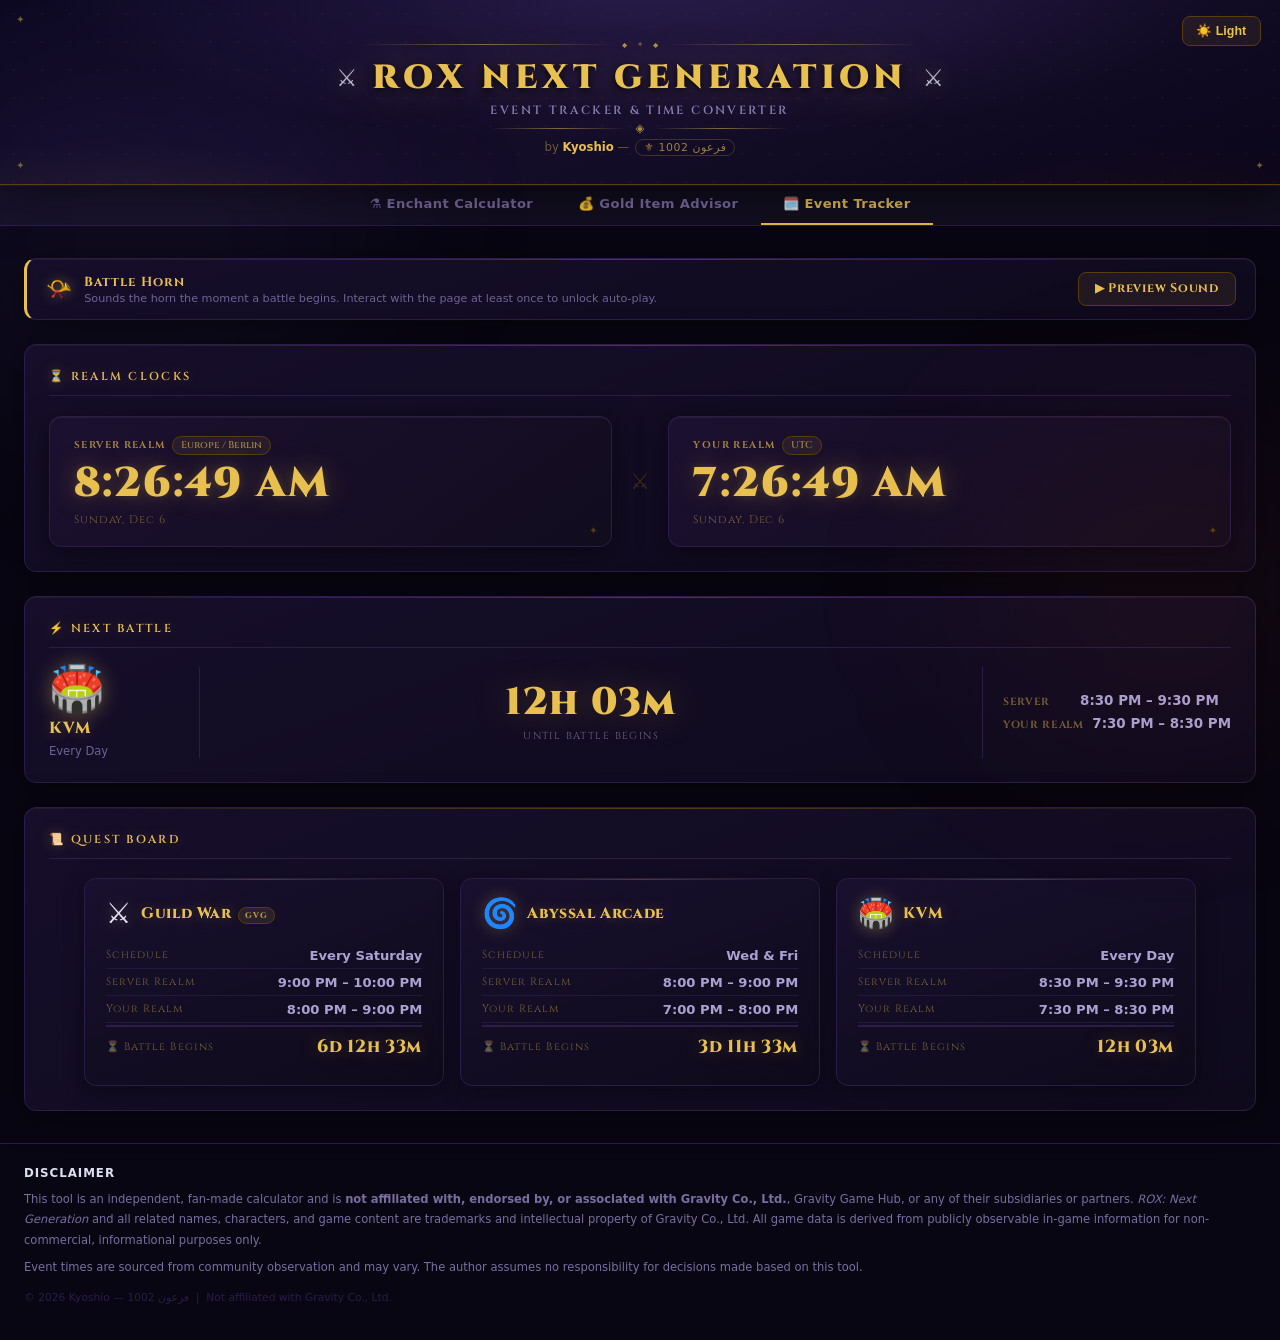
==== commit 02416123: "Add Next Battle card to event tracker Adds a featured banner card between the clocks and the quest b" ====
--- a/events.html
+++ b/events.html
@@ -80,6 +80,12 @@
     </div>
   </div>
 
+  <!-- Next Battle -->
+  <div class="card">
+    <div class="card-title">⚡ Next Battle</div>
+    <div id="upNextCard"><p class="empty">Loading…</p></div>
+  </div>
+
   <!-- Quest Board -->
   <div class="card">
     <div class="card-title">📜 Quest Board</div>
--- a/assets/css/style.css
+++ b/assets/css/style.css
@@ -264,6 +264,21 @@
 .alert-preview-btn{background:var(--surface2);border:1px solid var(--border);border-radius:8px;color:var(--text);font-size:.78rem;font-weight:700;padding:.45rem 1rem;cursor:pointer;transition:all .15s;white-space:nowrap;flex:0 0 auto;min-width:140px;text-align:center}
 .alert-preview-btn:hover{border-color:var(--gold-dim);color:var(--gold)}
 
+/* Up Next banner */
+.upnext-inner{display:flex;align-items:center;gap:1.25rem;flex-wrap:wrap}
+.upnext-sep{width:1px;background:var(--border);align-self:stretch;flex:0 0 auto}
+.upnext-identity{flex:0 0 auto;display:flex;flex-direction:column;gap:.3rem;min-width:130px}
+.upnext-icon{font-size:2.4rem;line-height:1}
+.upnext-name{font-size:.95rem;font-weight:800;color:var(--text)}
+.upnext-schedule{font-size:.72rem;color:var(--muted)}
+.upnext-center{flex:1;text-align:center;padding:0 .5rem;min-width:150px}
+.upnext-countdown{font-size:2.2rem;font-weight:900;color:var(--gold);font-variant-numeric:tabular-nums;line-height:1.1}
+.upnext-label{font-size:.63rem;text-transform:uppercase;letter-spacing:.1em;color:var(--muted);margin-top:.25rem}
+.upnext-times{flex:0 0 auto;min-width:190px;display:flex;flex-direction:column;gap:.45rem}
+.upnext-time-row{display:flex;align-items:baseline;gap:.55rem;flex-wrap:wrap}
+.upnext-tz{font-size:.65rem;font-weight:700;text-transform:uppercase;letter-spacing:.06em;color:var(--muted);min-width:68px;flex-shrink:0}
+.upnext-time{font-size:.84rem;font-weight:600;color:var(--text);font-variant-numeric:tabular-nums}
+
 /* Event grid — auto-fit + justify-content:center keeps cards centered */
 .ev-grid{display:grid;grid-template-columns:repeat(auto-fit,minmax(280px,360px));gap:1rem;justify-content:center}
 .ev-card{background:var(--bg);border:1px solid var(--border);border-radius:12px;padding:1.25rem 1.3rem;display:flex;flex-direction:column;gap:.9rem;transition:border-color .2s,box-shadow .2s}
--- a/assets/css/events-theme.css
+++ b/assets/css/events-theme.css
@@ -139,6 +139,53 @@
   opacity: .6;
 }
 
+/* ── Up Next card ────────────────────────────────────────────────────────── */
+body.events-page .upnext-sep {
+  background: var(--border);
+}
+body.events-page .upnext-icon {
+  font-size: 2.8rem !important;
+  filter: drop-shadow(0 0 10px rgba(232,192,80,.4));
+}
+body.events-page .upnext-name {
+  font-family: 'Cinzel', serif !important;
+  font-size: 1rem !important;
+  color: var(--gold) !important;
+  text-shadow: 0 0 14px var(--gold-glow);
+  letter-spacing: .04em;
+}
+body.events-page .upnext-schedule {
+  color: rgba(200,185,255,.5) !important;
+}
+body.events-page .upnext-countdown {
+  font-family: 'Cinzel', serif !important;
+  font-size: 2.4rem !important;
+  color: var(--gold) !important;
+  text-shadow: 0 0 36px var(--gold-glow), 0 0 70px rgba(232,192,80,.08);
+  letter-spacing: .04em;
+}
+body.events-page .upnext-label {
+  font-family: 'Cinzel', serif;
+  color: rgba(200,185,255,.5) !important;
+  letter-spacing: .14em;
+}
+body.events-page .upnext-tz {
+  font-family: 'Cinzel', serif;
+  color: rgba(232,192,80,.45) !important;
+}
+body.events-page .upnext-time {
+  color: rgba(210,200,255,.8) !important;
+}
+
+/* Light mode — Up Next */
+body.light.events-page .upnext-icon { filter: none !important; }
+body.light.events-page .upnext-name { color: var(--gold) !important; text-shadow: none !important; }
+body.light.events-page .upnext-schedule { color: var(--muted) !important; }
+body.light.events-page .upnext-countdown { color: var(--gold) !important; text-shadow: none !important; }
+body.light.events-page .upnext-label { color: var(--muted) !important; }
+body.light.events-page .upnext-tz { color: var(--muted) !important; }
+body.light.events-page .upnext-time { color: var(--text) !important; }
+
 /* ── Quest / Event Cards ─────────────────────────────────────────────────── */
 body.events-page .ev-card {
   background: linear-gradient(160deg, #18102e 0%, #0e0a1a 100%) !important;
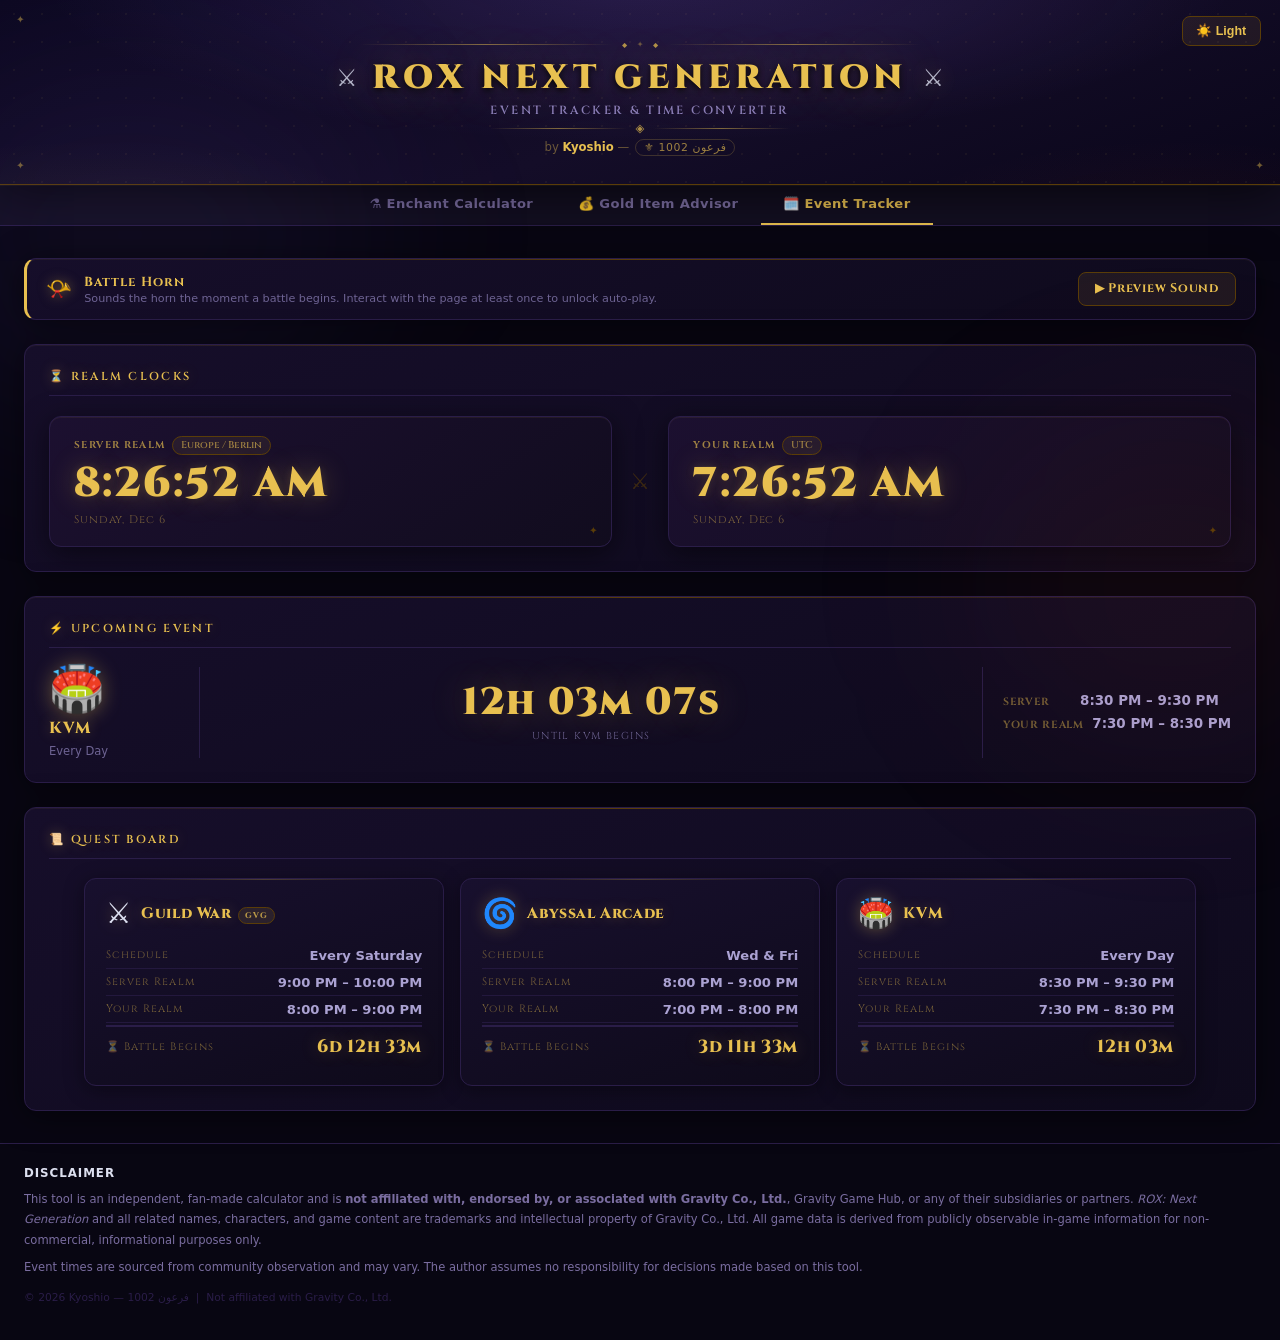
==== commit 8f429932: "Upcoming Event card: always show seconds, dynamic label with event name - Rename card title from 'Ne" ====
--- a/events.html
+++ b/events.html
@@ -82,7 +82,7 @@
 
   <!-- Next Battle -->
   <div class="card">
-    <div class="card-title">⚡ Next Battle</div>
+    <div class="card-title">⚡ Upcoming Event</div>
     <div id="upNextCard"><p class="empty">Loading…</p></div>
   </div>
 
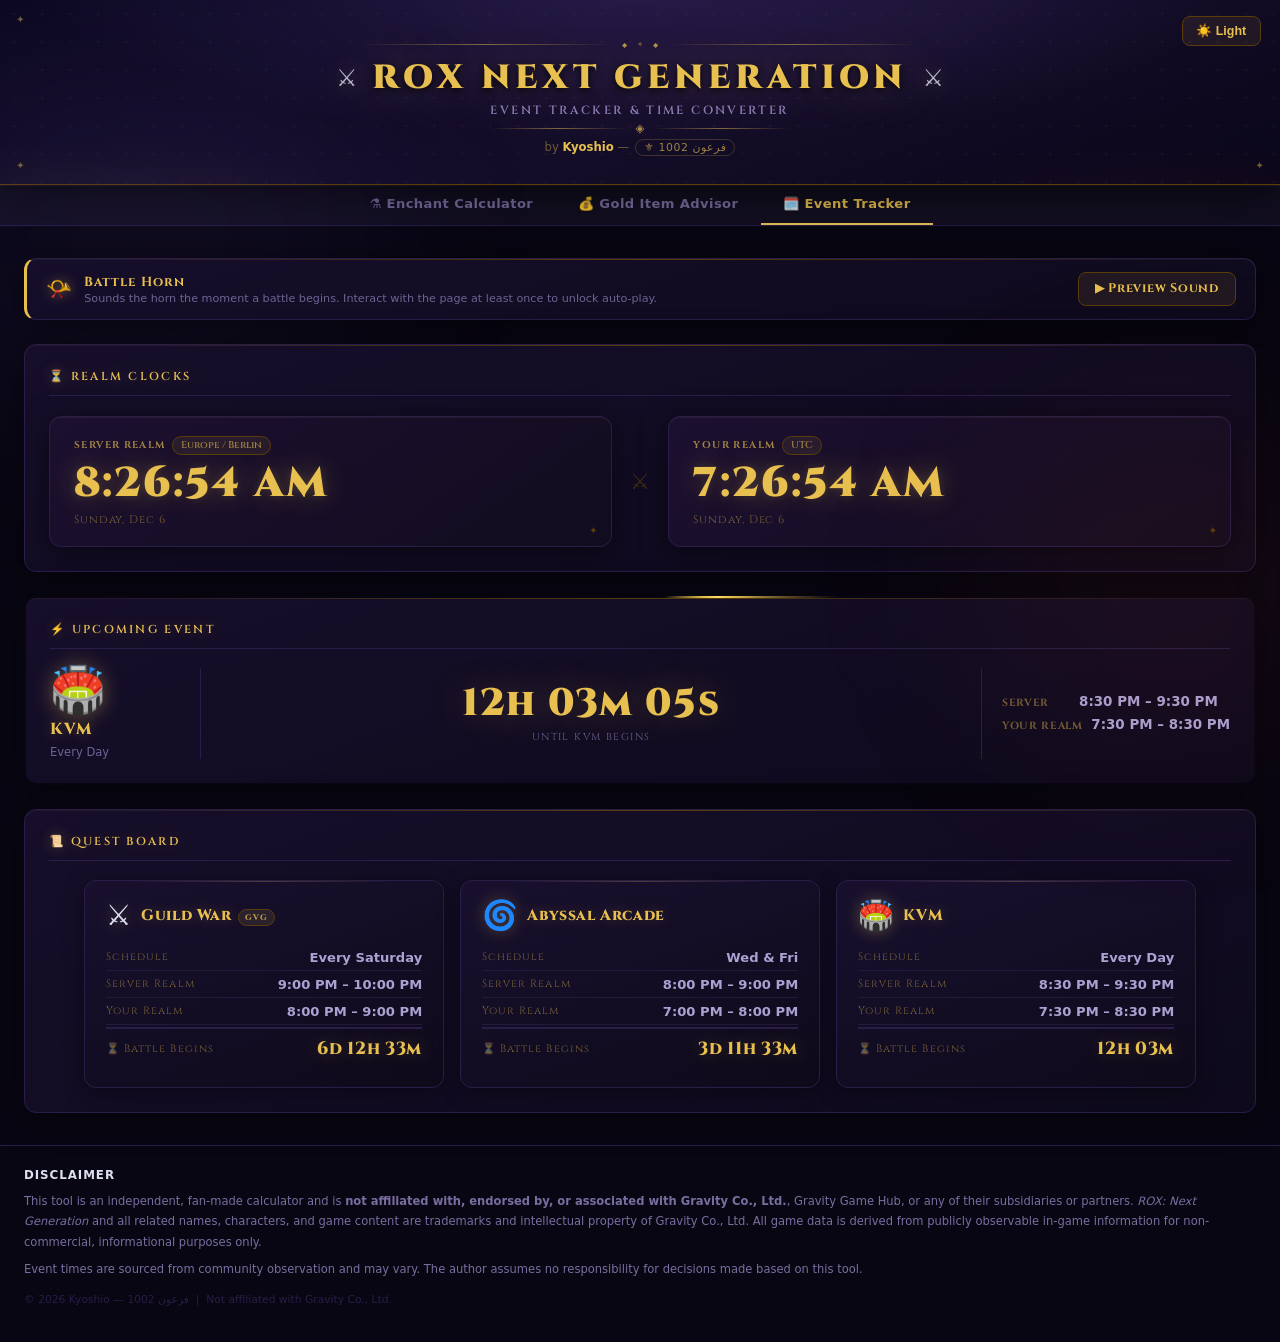
==== commit f5198483: "Animate Upcoming Event card border with travelling gold streak Uses @property --un-angle + conic-gra" ====
--- a/events.html
+++ b/events.html
@@ -80,8 +80,8 @@
     </div>
   </div>
 
-  <!-- Next Battle -->
-  <div class="card">
+  <!-- Upcoming Event -->
+  <div class="card card-upnext">
     <div class="card-title">⚡ Upcoming Event</div>
     <div id="upNextCard"><p class="empty">Loading…</p></div>
   </div>
--- a/assets/css/events-theme.css
+++ b/assets/css/events-theme.css
@@ -1,3 +1,10 @@
+/* Registered custom property — enables smooth conic-gradient animation */
+@property --un-angle {
+  syntax: '<angle>';
+  initial-value: 0deg;
+  inherits: false;
+}
+
 /* ══════════════════════════════════════════════════════════════════════════════
    Ragnarok Event Tracker Theme
    Scoped entirely to body.events-page — does not affect other pages.
@@ -139,6 +146,48 @@
   opacity: .6;
 }
 
+/* ── Upcoming Event — animated travelling border ─────────────────────────── */
+body.events-page .card-upnext {
+  border: 2px solid transparent !important;
+  background:
+    linear-gradient(160deg, #160e2a 0%, #0e0a1c 100%) padding-box,
+    conic-gradient(
+      from var(--un-angle),
+      transparent        0%,
+      rgba(232,192,80,0) 4%,
+      rgba(232,192,80,.9) 9%,
+      rgba(255,220,100,1) 11%,
+      rgba(232,192,80,.9) 13%,
+      rgba(232,192,80,0) 18%,
+      transparent       100%
+    ) border-box !important;
+  animation: upnext-border-spin 3s linear infinite;
+  box-shadow:
+    0 4px 32px rgba(0,0,0,.5),
+    inset 0 1px 0 rgba(232,192,80,.06) !important;
+}
+
+@keyframes upnext-border-spin {
+  to { --un-angle: 360deg; }
+}
+
+/* Light mode — same technique, warm amber streak on parchment card */
+body.light.events-page .card-upnext {
+  background:
+    var(--surface) padding-box,
+    conic-gradient(
+      from var(--un-angle),
+      transparent         0%,
+      rgba(139,105,20,0)  4%,
+      rgba(139,105,20,.85) 9%,
+      rgba(200,160,40,1)  11%,
+      rgba(139,105,20,.85) 13%,
+      rgba(139,105,20,0)  18%,
+      transparent        100%
+    ) border-box !important;
+  box-shadow: 0 3px 16px rgba(100,60,0,.1) !important;
+}
+
 /* ── Up Next card ────────────────────────────────────────────────────────── */
 body.events-page .upnext-sep {
   background: var(--border);
